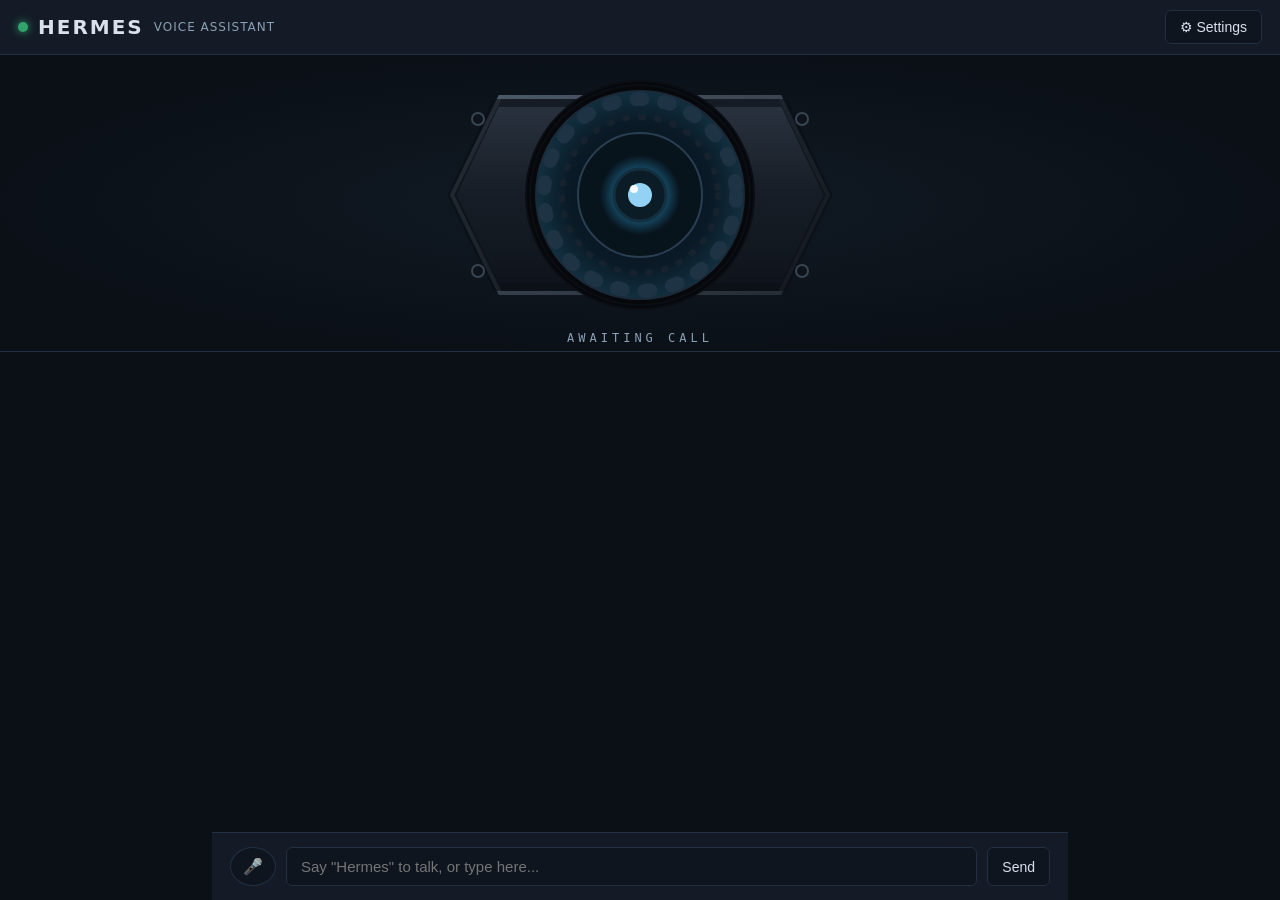
==== static/index.html @ 2a0c7e33 "feat: added speaking TTS functionallity and modified it to use local AI models." ====
<!DOCTYPE html>
<html lang="en">
<head>
<meta charset="UTF-8">
<meta name="viewport" content="width=device-width, initial-scale=1.0">
<title>HERMES — Voice Assistant</title>
<link rel="stylesheet" href="style.css">
</head>
<body>
<header class="topbar">
  <div class="brand">
    <span class="status-dot" id="statusDot"></span>
    <h1>HERMES</h1>
    <span class="tag">Voice Assistant</span>
  </div>
  <button id="settingsBtn" title="Settings">⚙ Settings</button>
</header>

<section class="eyezone" id="eyezone">
  <svg class="eye" id="eye" viewBox="0 0 420 260" aria-label="HERMES visor">
    <defs>
      <linearGradient id="metal" x1="0" y1="0" x2="0" y2="1">
        <stop offset="0%" stop-color="#2a3440"/>
        <stop offset="50%" stop-color="#171d26"/>
        <stop offset="100%" stop-color="#0e131b"/>
      </linearGradient>
      <linearGradient id="metalEdge" x1="0" y1="0" x2="1" y2="1">
        <stop offset="0%" stop-color="#4d5a68"/>
        <stop offset="100%" stop-color="#232a33"/>
      </linearGradient>
      <radialGradient id="glowGrad" cx="50%" cy="50%" r="50%">
        <stop offset="0%" stop-color="#7fd4ff" stop-opacity="0.9"/>
        <stop offset="40%" stop-color="#2ea8e6" stop-opacity="0.6"/>
        <stop offset="100%" stop-color="#2ea8e6" stop-opacity="0"/>
      </radialGradient>
      <radialGradient id="irisGrad" cx="50%" cy="50%" r="50%">
        <stop offset="0%" stop-color="#051018"/>
        <stop offset="70%" stop-color="#0a1a26"/>
        <stop offset="100%" stop-color="#123040"/>
      </radialGradient>
      <clipPath id="lensClip">
        <ellipse cx="210" cy="128" rx="118" ry="104"/>
      </clipPath>
    </defs>

    <!-- armor housing -->
    <path d="M70 30 L350 30 L398 128 L350 226 L70 226 L22 128 Z"
          fill="url(#metal)" stroke="url(#metalEdge)" stroke-width="4"/>
    <path d="M66 36 L354 36 L398 128 L354 220 L66 220 L22 128 Z"
          fill="none" stroke="#0a0e14" stroke-width="8" opacity="0.6"/>

    <!-- housing bolts -->
    <circle cx="48" cy="52" r="6" fill="#0e131b" stroke="#3a4552" stroke-width="2"/>
    <circle cx="372" cy="52" r="6" fill="#0e131b" stroke="#3a4552" stroke-width="2"/>
    <circle cx="48" cy="204" r="6" fill="#0e131b" stroke="#3a4552" stroke-width="2"/>
    <circle cx="372" cy="204" r="6" fill="#0e131b" stroke="#3a4552" stroke-width="2"/>
    <circle cx="210" cy="20" r="6" fill="#0e131b" stroke="#3a4552" stroke-width="2"/>
    <circle cx="210" cy="236" r="6" fill="#0e131b" stroke="#3a4552" stroke-width="2"/>

    <!-- movable eye core -->
    <g class="eye-core" id="eyeCore">
      <!-- socket -->
      <circle cx="210" cy="128" r="112" fill="#06080c" stroke="#0a0e14" stroke-width="6"/>
      <circle cx="210" cy="128" r="104" fill="url(#irisGrad)" stroke="#1b2a38" stroke-width="2"/>

      <!-- rotating mechanical shutters -->
      <g class="shutters" id="shutters">
        <circle cx="210" cy="128" r="96" fill="none" stroke="#1e3344" stroke-width="14"
                stroke-dasharray="6 22" stroke-linecap="round"/>
        <circle cx="210" cy="128" r="78" fill="none" stroke="#16222e" stroke-width="6"
                stroke-dasharray="2 14" stroke-linecap="round"/>
      </g>

      <!-- lens / pupil (moves to look around) -->
      <g class="pupil" id="pupil">
        <circle cx="210" cy="128" r="62" fill="#08141c" stroke="#2a3f52" stroke-width="2"/>
        <circle cx="210" cy="128" r="40" fill="url(#glowGrad)"/>
        <circle cx="210" cy="128" r="26" fill="#0b1c26" stroke="#123040" stroke-width="3"/>
        <circle cx="210" cy="128" r="12" fill="#9bdcff" opacity="0.95"/>
        <circle cx="204" cy="122" r="4" fill="#ffffff" opacity="0.9"/>
      </g>

      <circle cx="210" cy="128" r="112" fill="none" stroke="#000" stroke-width="2" opacity="0.5"/>
    </g>
  </svg>
  <div class="eyebanner" id="eyeBanner">AWAITING CALL</div>
</section>

<main id="chat">
  <div id="messages"></div>
</main>

<footer class="inputbar">
  <button id="micBtn" title="Toggle microphone / wake word" class="mic-btn">🎤</button>
  <input id="msgInput" type="text" placeholder='Say "Hermes" to talk, or type here...' autocomplete="off">
  <button id="sendBtn">Send</button>
</footer>

<div id="settingsPanel" class="settings hidden">
  <div class="settings-header">
    <h2>Settings</h2>
    <button id="closeSettingsBtn" title="Close">✕</button>
  </div>

  <section>
    <h3 class="group">AI Model</h3>
    <label>Local Model <input id="s_localmodel" type="text" spellcheck="false"></label>
    <label>System Prompt <textarea id="s_prompt" rows="4"></textarea></label>
    <div class="row">
      <label>Temperature <input id="s_temp" type="number" step="0.1" min="0" max="2"></label>
      <label>Max Tokens <input id="s_max" type="number" step="16" min="16" max="8192"></label>
    </div>
  </section>

  <section>
    <h3 class="group">Voice</h3>
    <div class="row">
      <label>Engine
        <select id="s_engine">
          <option value="piper">HERMES (local Piper)</option>
          <option value="browser">Browser voice (OS)</option>
        </select>
      </label>
    </div>

    <div id="browserVoiceGroup">
      <label>Browser Voice <select id="s_voice"></select></label>
      <div class="row">
        <label>Pitch <input id="s_pitch" type="range" min="0" max="2" step="0.1"></label>
        <span id="s_pitch_val" class="val"></span>
      </div>
      <div class="row">
        <label>Rate <input id="s_rate" type="range" min="0.1" max="3" step="0.1"></label>
        <span id="s_rate_val" class="val"></span>
      </div>
      <div class="row">
        <label>Volume <input id="s_volume" type="range" min="0" max="1" step="0.05"></label>
        <span id="s_vol_val" class="val"></span>
      </div>
    </div>

    <button id="testTTSBtn" class="small">Test current voice</button>
  </section>

  <section>
    <h3 class="group">Sound / speak replies</h3>
    <label class="check"><input id="s_say" type="checkbox"> Speak replies out loud</label>
    <label class="check"><input id="s_auto" type="checkbox"> Auto-scroll chat</label>
    <label class="check"><input id="s_call" type="checkbox" checked> Answer when called by name ("Hermes")</label>
  </section>

  <button id="saveBtn" class="primary">Save settings</button>
  <span id="saveMsg" class="savemsg"></span>
  <p class="note">HERMES (Piper) runs fully locally — no API key needed for speech. The eye reflects HERMES' state. Toggle 🎤 to listen continuously; HERMES only responds when you say "Hermes" first. Otherwise, type your message.</p>
</div>

<script src="app.js"></script>
</body>
</html>
---- static/style.css ----
* {
  box-sizing: border-box;
  margin: 0;
  padding: 0;
}

:root {
  --bg: #0b1017;
  --panel: #141b26;
  --panel2: #0e151f;
  --accent: #ff6a00;
  --accent-dim: #c25400;
  --text: #d8e1ec;
  --muted: #8aa0b5;
  --user: #1c2a3a;
  --bot: #102030;
  --border: #223042;
}

html, body {
  height: 100%;
  font-family: "Segoe UI", system-ui, sans-serif;
  background: var(--bg);
  color: var(--text);
  display: flex;
  flex-direction: column;
}

.topbar {
  display: flex;
  align-items: center;
  justify-content: space-between;
  padding: 10px 18px;
  background: var(--panel);
  border-bottom: 1px solid var(--border);
}

.brand {
  display: flex;
  align-items: center;
  gap: 10px;
}

.brand h1 {
  font-size: 20px;
  letter-spacing: 2px;
  font-weight: 700;
}

.tag {
  color: var(--muted);
  font-size: 12px;
  letter-spacing: 1px;
  text-transform: uppercase;
}

.status-dot {
  width: 10px;
  height: 10px;
  border-radius: 50%;
  background: #e5484d;
  box-shadow: 0 0 8px #e5484d;
}

.status-dot.online {
  background: #30a46c;
  box-shadow: 0 0 8px #30a46c;
}

.mic-btn {
  font-size: 16px;
  padding: 8px 12px;
  border-radius: 50%;
  min-width: 42px;
}

.mic-btn.active {
  background: var(--accent);
  border-color: var(--accent);
  color: #10151c;
  box-shadow: 0 0 10px rgba(255, 106, 0, 0.6);
}

.eyestatus {
  font-family: monospace;
  font-size: 12px;
  letter-spacing: 3px;
  color: var(--muted);
}

/* ---------- mechanical eye ---------- */

.eyezone {
  display: flex;
  flex-direction: column;
  align-items: center;
  padding: 12px 0 4px;
  background: radial-gradient(ellipse at center, #101a24 0%, var(--bg) 72%);
  border-bottom: 1px solid var(--border);
}

.eye {
  width: min(420px, 70vw);
  height: auto;
  display: block;
}

.eyebanner {
  margin-top: 4px;
  font-family: monospace;
  font-size: 12px;
  letter-spacing: 4px;
  color: var(--muted);
  min-height: 16px;
  text-transform: uppercase;
}

/* base idle: slow breathing */
.eye-core {
  transform-origin: 210px 128px;
  animation: eye-breathe 4s ease-in-out infinite;
}

@keyframes eye-breathe {
  0%, 100% { transform: scale(1); }
  50%      { transform: scale(1.015); }
}

.shutters { animation: shutter-spin 12s linear infinite; transform-origin: 210px 128px; }
@keyframes shutter-spin {
  from { transform: rotate(0deg); }
  to   { transform: rotate(360deg); }
}

.pupil {
  transform-origin: 210px 128px;
  animation: pupil-idle 6s ease-in-out infinite;
}
@keyframes pupil-idle {
  0%,100% { transform: translate(0px, 0px); }
  25%     { transform: translate(-6px, -3px); }
  50%     { transform: translate(3px, 4px); }
  75%     { transform: translate(7px, -5px); }
}

/* STATE: listening / thinking */
#eyezone[data-state="listening"] .eyebanner,
#eyezone[data-state="thinking"] .eyebanner { color: var(--accent); }

#eye[data-state="listening"] .pupil {
  animation: pupil-focus 2.2s ease-in-out infinite;
}
@keyframes pupil-focus {
  0%,100% { transform: translate(-10px, 0px); }
  50%     { transform: translate(10px, 0px); }
}

#eye[data-state="thinking"] .pupil {
  animation: pupil-thinking 0.5s linear infinite;
}
@keyframes pupil-thinking {
  0%   { transform: translate(-14px, 0px); }
  50%  { transform: translate(14px, 2px); }
  100% { transform: translate(-14px, 0px); }
}

#eye[data-state="thinking"] .eye-core {
  animation: eye-blink 0.8s steps(1) infinite;
}
@keyframes eye-blink {
  0%,100% { opacity: 1; }
  50%     { opacity: 0.55; }
}

/* STATE: speaking */
#eye[data-state="speaking"] .shutters { animation-duration: 1.4s; }
#eye[data-state="speaking"] .pupil {
  animation: pupil-speak 0.4s ease-in-out infinite;
}
@keyframes pupil-speak {
  0%   { transform: translate(0px, 0px) scale(1.12); }
  50%  { transform: translate(2px, -3px) scale(1); }
  100% { transform: translate(-2px, 2px) scale(1.12); }
}
#eye[data-state="speaking"] {
  filter: drop-shadow(0 0 14px rgba(126, 211, 255, 0.6));
}

/* STATE: confused / error */
#eye[data-state="confused"] .pupil {
  animation: pupil-confused 0.25s steps(2) infinite;
}
@keyframes pupil-confused {
  0% { transform: translate(-8px, 6px) rotate(0deg); }
  50%{ transform: translate(9px, -7px) rotate(6deg); }
  100%{transform: translate(-6px, -4px) rotate(-6deg); }
}
#eye[data-state="confused"] .eye-core {
  animation: core-shake 0.3s linear infinite;
}
@keyframes core-shake {
  0%,100% { transform: scale(1) translate(0,0); }
  25%     { transform: scale(0.97) translate(-2px, 1px); }
  75%     { transform: scale(1.03) translate(2px, -1px); }
}
#eye[data-state="confused"] .pupil circle:nth-of-type(2),
#eye[data-state="confused"] .pupil circle:nth-of-type(3) { opacity: 0.4; }
#eye[data-state="confused"] {
  filter: drop-shadow(0 0 16px rgba(255, 90, 60, 0.55));
}

/* STATE: offline/error */
#eye[data-state="error"] { filter: grayscale(0.85) brightness(0.6); }

#eyezone[data-state="error"] .eyebanner { color: #e5484d; }
#eyezone[data-state="confused"] .eyebanner { color: #ff6a5c; }
#eyezone[data-state="speaking"] .eyebanner { color: #9bdcff; }

button {
  background: var(--panel2);
  color: var(--text);
  border: 1px solid var(--border);
  padding: 8px 14px;
  border-radius: 6px;
  cursor: pointer;
  font-size: 14px;
}

button:hover {
  border-color: var(--accent);
}

button.primary {
  background: var(--accent);
  border-color: var(--accent);
  color: #10151c;
  font-weight: 700;
  width: 100%;
  margin-top: 12px;
}

button.small {
  padding: 5px 10px;
  font-size: 12px;
}

#chat {
  flex: 1;
  overflow-y: auto;
  padding: 18px;
  display: flex;
  flex-direction: column;
  gap: 12px;
}

#messages {
  display: flex;
  flex-direction: column;
  gap: 12px;
  max-width: 820px;
  width: 100%;
  margin: 0 auto;
}

.msg {
  max-width: 76%;
  padding: 10px 14px;
  border-radius: 10px;
  line-height: 1.45;
  white-space: pre-wrap;
  font-size: 15px;
}

.msg.user {
  align-self: flex-end;
  background: var(--user);
  border: 1px solid var(--border);
}

.msg.bot {
  align-self: flex-start;
  background: var(--bot);
  border: 1px solid var(--border);
  border-left: 3px solid var(--accent);
}

.inputbar {
  display: flex;
  gap: 10px;
  padding: 14px 18px;
  background: var(--panel);
  border-top: 1px solid var(--border);
  max-width: 856px;
  margin: 0 auto;
  width: 100%;
}

#msgInput {
  flex: 1;
  background: var(--panel2);
  border: 1px solid var(--border);
  border-radius: 6px;
  color: var(--text);
  padding: 10px 14px;
  font-size: 15px;
}

#msgInput:focus {
  outline: none;
  border-color: var(--accent);
}

.settings {
  position: fixed;
  top: 0;
  right: 0;
  width: 400px;
  max-width: 92vw;
  height: 100%;
  background: var(--panel);
  border-left: 1px solid var(--border);
  padding: 18px;
  overflow-y: auto;
  z-index: 50;
  box-shadow: -8px 0 30px rgba(0,0,0,.4);
}

.settings.hidden {
  display: none;
}

.settings-header {
  display: flex;
  justify-content: space-between;
  align-items: center;
  margin-bottom: 8px;
}

.settings section {
  margin-bottom: 18px;
}

.settings h3.group {
  font-size: 13px;
  text-transform: uppercase;
  letter-spacing: 1px;
  color: var(--muted);
  border-bottom: 1px solid var(--border);
  padding-bottom: 6px;
  margin-bottom: 10px;
}

.settings label {
  display: block;
  font-size: 13px;
  color: var(--muted);
  margin-bottom: 10px;
}

.settings label.check {
  display: flex;
  align-items: center;
  gap: 8px;
  color: var(--text);
}

.settings input[type="text"],
.settings input[type="number"],
.settings select,
.settings textarea {
  display: block;
  width: 100%;
  margin-top: 4px;
  background: var(--panel2);
  border: 1px solid var(--border);
  color: var(--text);
  border-radius: 6px;
  padding: 7px 9px;
  font-size: 13px;
}

.settings input[type="range"] {
  width: 100%;
  margin-top: 6px;
  accent-color: var(--accent);
}

.settings .row {
  display: flex;
  gap: 10px;
  align-items: center;
}

.settings .row label {
  flex: 1;
}

.settings .val {
  color: var(--accent);
  font-size: 13px;
  min-width: 34px;
  text-align: right;
}

.settings .note {
  margin-top: 14px;
  font-size: 12px;
  color: var(--muted);
  line-height: 1.5;
}

.savemsg {
  display: block;
  font-size: 12px;
  color: #30a46c;
  min-height: 16px;
  margin-top: 6px;
}

.hidden { display: none !important; }

@media (max-width: 640px) {
  .msg { max-width: 92%; }
}
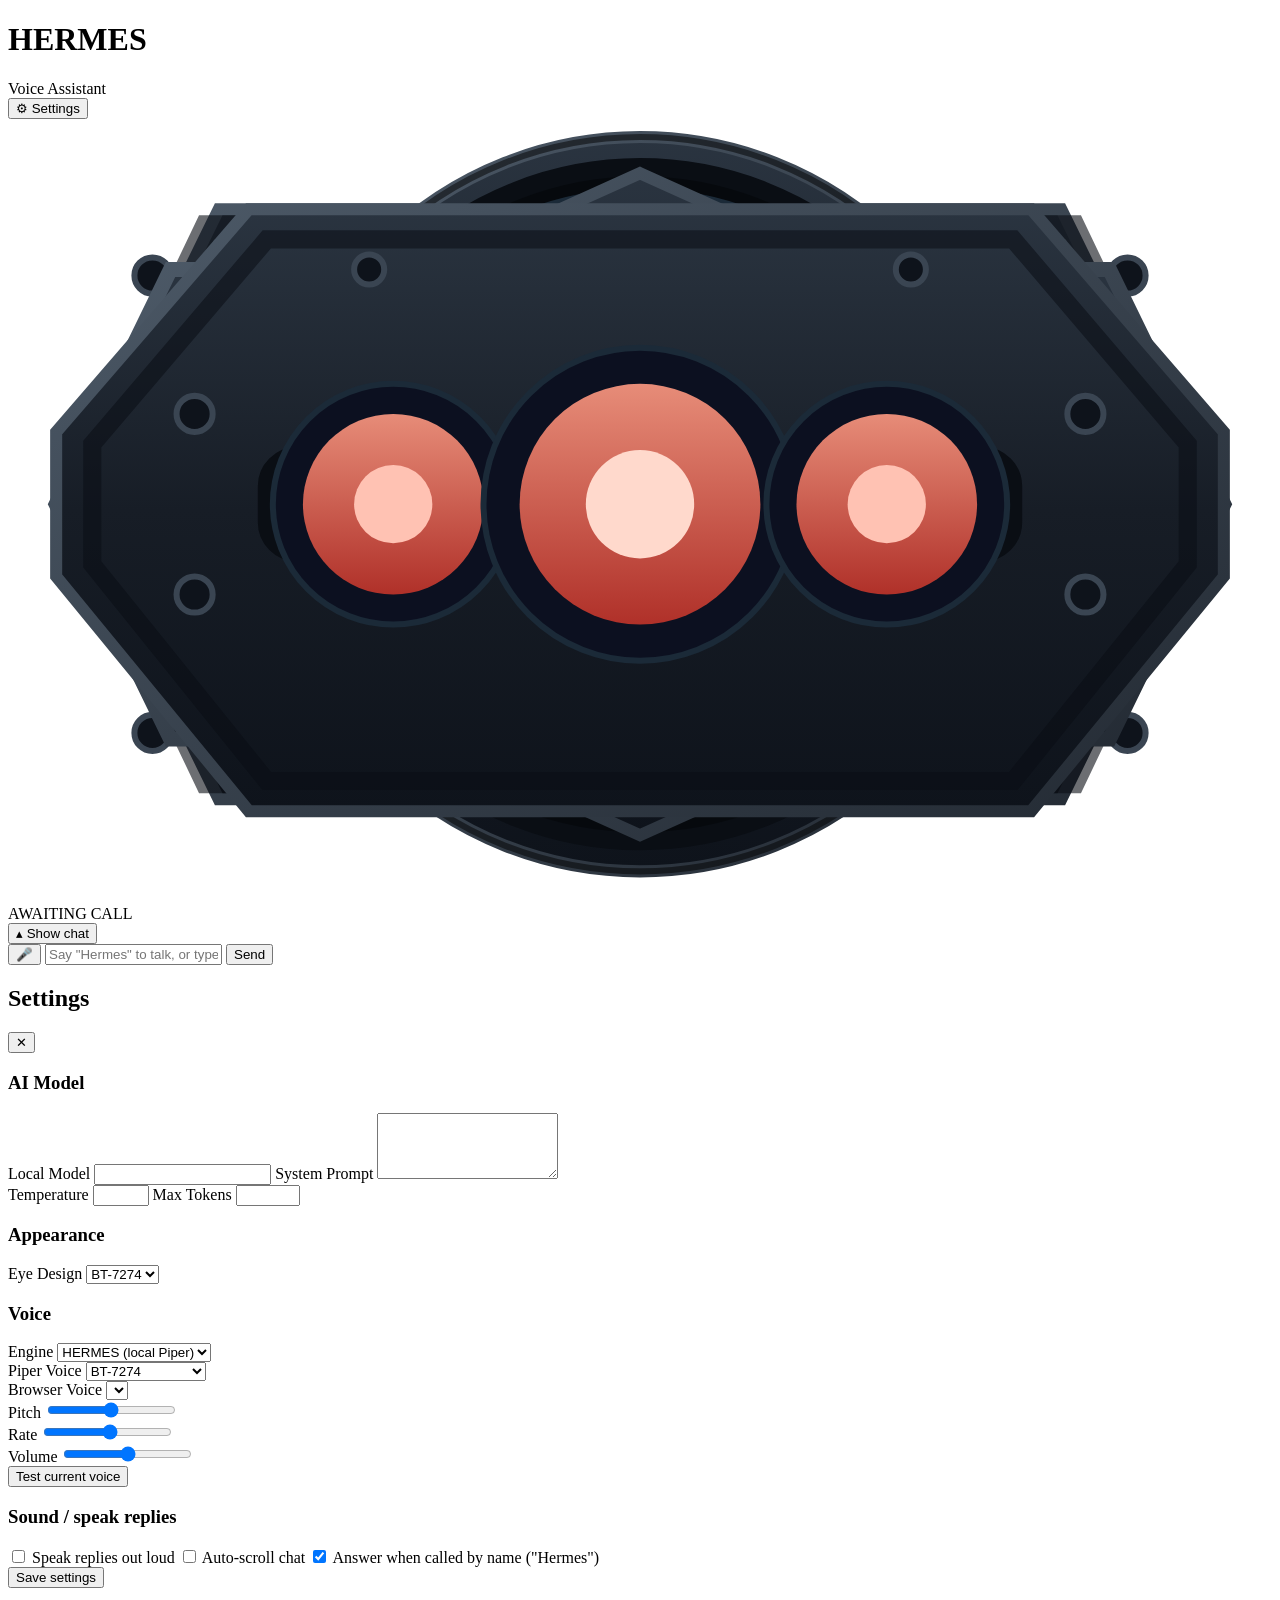
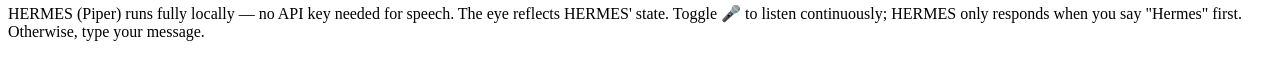
==== commit b0196355: "added new voices and eye designs" ====
--- a/static/index.html
+++ b/static/index.html
@@ -4,9 +4,10 @@
 <meta charset="UTF-8">
 <meta name="viewport" content="width=device-width, initial-scale=1.0">
 <title>HERMES — Voice Assistant</title>
-<link rel="stylesheet" href="style.css">
+<link rel="icon" type="image/svg+xml" href="/favicon.svg">
+<link rel="stylesheet" href="/style.css?v=6">
 </head>
-<body>
+<body class="chat-hidden">
 <header class="topbar">
   <div class="brand">
     <span class="status-dot" id="statusDot"></span>
@@ -38,53 +39,231 @@
         <stop offset="70%" stop-color="#0a1a26"/>
         <stop offset="100%" stop-color="#123040"/>
       </radialGradient>
-      <clipPath id="lensClip">
-        <ellipse cx="210" cy="128" rx="118" ry="104"/>
-      </clipPath>
+      <linearGradient id="scorchVisor" x1="0" y1="0" x2="0" y2="1">
+        <stop offset="0%" stop-color="#ffc06a"/>
+        <stop offset="100%" stop-color="#cf6a12"/>
+      </linearGradient>
+      <linearGradient id="sentryVisor" x1="0" y1="0" x2="0" y2="1">
+        <stop offset="0%" stop-color="#5dffa2"/>
+        <stop offset="100%" stop-color="#0b8f4e"/>
+      </linearGradient>
+      <linearGradient id="irisVisor" x1="0" y1="0" x2="0" y2="1">
+        <stop offset="0%" stop-color="#d8acff"/>
+        <stop offset="100%" stop-color="#7a3fd6"/>
+      </linearGradient>
+      <linearGradient id="radarVisor" x1="0" y1="0" x2="0" y2="1">
+        <stop offset="0%" stop-color="#8fe3ff"/>
+        <stop offset="100%" stop-color="#1e7fb8"/>
+      </linearGradient>
+      <linearGradient id="mantisVisor" x1="0" y1="0" x2="0" y2="1">
+        <stop offset="0%" stop-color="#ff9a82"/>
+        <stop offset="100%" stop-color="#c2342a"/>
+      </linearGradient>
     </defs>
 
-    <!-- armor housing -->
-    <path d="M70 30 L350 30 L398 128 L350 226 L70 226 L22 128 Z"
-          fill="url(#metal)" stroke="url(#metalEdge)" stroke-width="4"/>
-    <path d="M66 36 L354 36 L398 128 L354 220 L66 220 L22 128 Z"
-          fill="none" stroke="#0a0e14" stroke-width="8" opacity="0.6"/>
-
-    <!-- housing bolts -->
-    <circle cx="48" cy="52" r="6" fill="#0e131b" stroke="#3a4552" stroke-width="2"/>
-    <circle cx="372" cy="52" r="6" fill="#0e131b" stroke="#3a4552" stroke-width="2"/>
-    <circle cx="48" cy="204" r="6" fill="#0e131b" stroke="#3a4552" stroke-width="2"/>
-    <circle cx="372" cy="204" r="6" fill="#0e131b" stroke="#3a4552" stroke-width="2"/>
-    <circle cx="210" cy="20" r="6" fill="#0e131b" stroke="#3a4552" stroke-width="2"/>
-    <circle cx="210" cy="236" r="6" fill="#0e131b" stroke="#3a4552" stroke-width="2"/>
-
-    <!-- movable eye core -->
     <g class="eye-core" id="eyeCore">
-      <!-- socket -->
-      <circle cx="210" cy="128" r="112" fill="#06080c" stroke="#0a0e14" stroke-width="6"/>
-      <circle cx="210" cy="128" r="104" fill="url(#irisGrad)" stroke="#1b2a38" stroke-width="2"/>
-
-      <!-- rotating mechanical shutters -->
-      <g class="shutters" id="shutters">
-        <circle cx="210" cy="128" r="96" fill="none" stroke="#1e3344" stroke-width="14"
-                stroke-dasharray="6 22" stroke-linecap="round"/>
-        <circle cx="210" cy="128" r="78" fill="none" stroke="#16222e" stroke-width="6"
-                stroke-dasharray="2 14" stroke-linecap="round"/>
-      </g>
-
-      <!-- lens / pupil (moves to look around) -->
-      <g class="pupil" id="pupil">
-        <circle cx="210" cy="128" r="62" fill="#08141c" stroke="#2a3f52" stroke-width="2"/>
-        <circle cx="210" cy="128" r="40" fill="url(#glowGrad)"/>
-        <circle cx="210" cy="128" r="26" fill="#0b1c26" stroke="#123040" stroke-width="3"/>
-        <circle cx="210" cy="128" r="12" fill="#9bdcff" opacity="0.95"/>
-        <circle cx="204" cy="122" r="4" fill="#ffffff" opacity="0.9"/>
-      </g>
-
-      <circle cx="210" cy="128" r="112" fill="none" stroke="#000" stroke-width="2" opacity="0.5"/>
+
+      <!-- ===== DESIGN: classic (BT-7274, original round mechanical eye) ===== -->
+      <g class="design" data-el="classic">
+        <!-- armor housing -->
+        <path d="M70 30 L350 30 L398 128 L350 226 L70 226 L22 128 Z"
+              fill="url(#metal)" stroke="url(#metalEdge)" stroke-width="4"/>
+        <path d="M66 36 L354 36 L398 128 L354 220 L66 220 L22 128 Z"
+              fill="none" stroke="#0a0e14" stroke-width="8" opacity="0.6"/>
+
+        <circle cx="48" cy="52" r="6" fill="#0e131b" stroke="#3a4552" stroke-width="2"/>
+        <circle cx="372" cy="52" r="6" fill="#0e131b" stroke="#3a4552" stroke-width="2"/>
+        <circle cx="48" cy="204" r="6" fill="#0e131b" stroke="#3a4552" stroke-width="2"/>
+        <circle cx="372" cy="204" r="6" fill="#0e131b" stroke="#3a4552" stroke-width="2"/>
+        <circle cx="210" cy="20" r="6" fill="#0e131b" stroke="#3a4552" stroke-width="2"/>
+        <circle cx="210" cy="236" r="6" fill="#0e131b" stroke="#3a4552" stroke-width="2"/>
+        <g><line x1="40" y1="108" x2="44" y2="105" stroke="#3a4552" stroke-width="3" stroke-linecap="round"/>
+            <line x1="40" y1="120" x2="44" y2="119" stroke="#3a4552" stroke-width="3" stroke-linecap="round"/>
+            <line x1="380" y1="108" x2="376" y2="105" stroke="#3a4552" stroke-width="3" stroke-linecap="round"/>
+            <line x1="380" y1="120" x2="376" y2="119" stroke="#3a4552" stroke-width="3" stroke-linecap="round"/></g>
+
+        <circle cx="210" cy="128" r="112" fill="#06080c" stroke="#0a0e14" stroke-width="6"/>
+        <circle cx="210" cy="128" r="104" fill="url(#irisGrad)" stroke="#1b2a38" stroke-width="2"/>
+
+        <g class="shutters">
+          <circle cx="210" cy="128" r="96" fill="none" stroke="#1e3344" stroke-width="14"
+                  stroke-dasharray="6 22" stroke-linecap="round"/>
+          <circle cx="210" cy="128" r="78" fill="none" stroke="#16222e" stroke-width="6"
+                  stroke-dasharray="2 14" stroke-linecap="round"/>
+        </g>
+
+        <g class="pupil">
+          <circle cx="210" cy="128" r="62" fill="#08141c" stroke="#2a3f52" stroke-width="2"/>
+          <circle cx="210" cy="128" r="40" fill="url(#glowGrad)"/>
+          <circle cx="210" cy="128" r="26" fill="#0b1c26" stroke="#123040" stroke-width="3"/>
+          <circle cx="210" cy="128" r="12" class="glow" fill="#9bdcff" opacity="0.95"/>
+          <circle cx="204" cy="122" r="4" class="glow" fill="#ffffff" opacity="0.9"/>
+        </g>
+
+        <circle cx="210" cy="128" r="112" fill="none" stroke="#000" stroke-width="2" opacity="0.5"/>
+      </g>
+
+      <!-- ===== DESIGN: scorch (heavy boxy furnace visor, amber) ===== -->
+      <g class="design" data-el="scorch">
+        <!-- squat boxy housing -->
+        <path d="M54 50 L366 50 L404 128 L366 206 L54 206 L16 128 Z"
+              fill="url(#metal)" stroke="url(#metalEdge)" stroke-width="5"/>
+        <path d="M60 58 L360 58 L394 128 L360 198 L60 198 L26 128 Z"
+              fill="none" stroke="#0a0e14" stroke-width="7" opacity="0.55"/>
+
+        <!-- heavy armor plates -->
+        <path d="M90 50 L120 50 L120 90 Z" fill="#171d26"/>
+        <path d="M330 50 L300 50 L300 90 Z" fill="#171d26"/>
+        <path d="M90 206 L120 206 L120 166 Z" fill="#171d26"/>
+        <path d="M330 206 L300 206 L300 166 Z" fill="#171d26"/>
+        <circle cx="210" cy="40" r="6" fill="#0e131b" stroke="#3a4552" stroke-width="2"/>
+        <circle cx="210" cy="216" r="6" fill="#0e131b" stroke="#3a4552" stroke-width="2"/>
+
+        <!-- furnace grille visor -->
+        <rect x="78" y="106" width="264" height="44" rx="12" fill="#080400" stroke="#0a0e14" stroke-width="6"/>
+        <g class="pupil">
+          <rect x="90" y="110" width="240" height="36" rx="10" fill="url(#scorchVisor)"/>
+          <rect x="100" y="114" width="220" height="28" rx="8" fill="#1a1204"/>
+          <g stroke="#0a0500" stroke-width="4">
+            <line x1="140" y1="114" x2="140" y2="142"/>
+            <line x1="180" y1="114" x2="180" y2="142"/>
+            <line x1="240" y1="114" x2="240" y2="142"/>
+            <line x1="280" y1="114" x2="280" y2="142"/>
+          </g>
+          <line x1="96" y1="128" x2="324" y2="128" class="scan" stroke="#ffd08a" stroke-width="4" stroke-linecap="round"/>
+          <circle cx="210" cy="128" r="12" class="glow" fill="#fff0d0"/>
+        </g>
+      </g>
+
+      <!-- ===== DESIGN: sentry (hexagonal tactical chassis, crosshair visor, emerald) ===== -->
+      <g class="design" data-el="sentry">
+        <!-- octagonal battle armor -->
+        <path d="M210 20 L336 70 L398 128 L336 186 L210 240 L84 186 L22 128 L84 70 Z"
+              fill="url(#metal)" stroke="url(#metalEdge)" stroke-width="4"/>
+        <path d="M210 32 L324 78 L382 128 L324 178 L210 228 L96 178 L38 128 L96 78 Z"
+              fill="none" stroke="#0a0e14" stroke-width="7" opacity="0.55"/>
+
+        <!-- center mount keyway -->
+        <path d="M166 26 L210 18 L254 26 M166 234 L210 242 L254 234" stroke="#232a33" stroke-width="3"/>
+
+        <!-- rivets -->
+        <circle cx="56" cy="110" r="6" fill="#0e131b" stroke="#3a4552" stroke-width="2"/>
+        <circle cx="364" cy="110" r="6" fill="#0e131b" stroke="#3a4552" stroke-width="2"/>
+        <circle cx="56" cy="146" r="6" fill="#0e131b" stroke="#3a4552" stroke-width="2"/>
+        <circle cx="364" cy="146" r="6" fill="#0e131b" stroke="#3a4552" stroke-width="2"/>
+
+        <!-- visor socket -->
+        <rect x="92" y="106" width="236" height="44" rx="10" fill="#06090d" stroke="#0a0e14" stroke-width="6"/>
+        <g class="pupil">
+          <rect x="104" y="112" width="212" height="32" rx="8" fill="url(#sentryVisor)"/>
+          <rect x="110" y="118" width="200" height="20" rx="6" fill="#05200e"/>
+          <!-- targeting reticle -->
+          <line x1="210" y1="118" x2="210" y2="138" class="scan" stroke="#b6ffd6" stroke-width="2"/>
+          <line x1="110" y1="128" x2="310" y2="128" class="scan" stroke="#8affc4" stroke-width="2"/>
+          <circle cx="210" cy="128" r="7" class="glow" fill="#eafff2"/>
+        </g>
+      </g>
+
+      <!-- ===== DESIGN: iris (rotating mechanical aperture blades, violet) ===== -->
+      <g class="design" data-el="iris">
+        <!-- circular armor ring -->
+        <circle cx="210" cy="128" r="122" fill="url(#metal)" stroke="url(#metalEdge)" stroke-width="4"/>
+        <circle cx="210" cy="128" r="112" fill="#06090d" stroke="#0a0e14" stroke-width="6"/>
+        <circle cx="210" cy="128" r="104" fill="#0b1522" stroke="#1b2a38" stroke-width="2"/>
+
+        <!-- rotating eight-blade mechanical iris -->
+        <g class="shutters">
+          <g transform="translate(210 128)">
+            <g fill="#131d2c" stroke="#0a0e14" stroke-width="2">
+              <path d="M-30 -78 L30 -78 L8 -14 L-8 -14 Z"/>
+              <path d="M-30 -78 L30 -78 L8 -14 L-8 -14 Z" transform="rotate(45)"/>
+              <path d="M-30 -78 L30 -78 L8 -14 L-8 -14 Z" transform="rotate(90)"/>
+              <path d="M-30 -78 L30 -78 L8 -14 L-8 -14 Z" transform="rotate(135)"/>
+              <path d="M-30 -78 L30 -78 L8 -14 L-8 -14 Z" transform="rotate(180)"/>
+              <path d="M-30 -78 L30 -78 L8 -14 L-8 -14 Z" transform="rotate(225)"/>
+              <path d="M-30 -78 L30 -78 L8 -14 L-8 -14 Z" transform="rotate(270)"/>
+              <path d="M-30 -78 L30 -78 L8 -14 L-8 -14 Z" transform="rotate(315)"/>
+            </g>
+          </g>
+          <circle cx="210" cy="128" r="28" fill="#070b12" stroke="#0a0e14" stroke-width="4"/>
+        </g>
+
+        <g class="pupil">
+          <circle cx="210" cy="128" r="42" fill="#0c1020" stroke="#1b2a38" stroke-width="2"/>
+          <circle cx="210" cy="128" r="32" fill="url(#irisVisor)"/>
+          <circle cx="210" cy="128" r="20" fill="#0a0a14"/>
+          <circle cx="210" cy="128" r="10" class="glow" fill="#ecd9ff"/>
+        </g>
+
+        <circle cx="210" cy="128" r="122" fill="none" stroke="#000" stroke-width="2" opacity="0.5"/>
+      </g>
+
+      <!-- ===== DESIGN: radar (directional dish, rotating scan sweep, cyan) ===== -->
+      <g class="design" data-el="radar">
+        <!-- diamond housing -->
+        <path d="M210 18 L374 92 L374 164 L210 238 L46 164 L46 92 Z"
+              fill="url(#metal)" stroke="url(#metalEdge)" stroke-width="4"/>
+        <path d="M210 34 L360 98 L360 158 L210 222 L60 158 L60 98 Z"
+              fill="none" stroke="#0a0e14" stroke-width="6" opacity="0.55"/>
+        <path d="M98 60 L128 84 M322 60 L292 84 M98 196 L128 172 M322 196 L292 172"
+              stroke="#232a33" stroke-width="3"/>
+
+        <!-- rotating radar sweep -->
+        <circle cx="210" cy="128" r="82" fill="#06090d" stroke="#0a0e14" stroke-width="6"/>
+        <g class="shutters">
+          <path d="M210 128 L158 76 A74 74 0 0 0 262 76 Z" fill="url(#radarVisor)" opacity="0.55"/>
+        </g>
+
+        <!-- scope with range rings + crosshair -->
+        <g class="pupil">
+          <circle cx="210" cy="128" r="74" fill="#081018" stroke="#1b2a38" stroke-width="2"/>
+          <circle cx="210" cy="128" r="54" fill="none" stroke="#16405a" stroke-width="2"/>
+          <circle cx="210" cy="128" r="34" fill="none" stroke="#16405a" stroke-width="2"/>
+          <line x1="210" y1="54" x2="210" y2="202" stroke="#16405a" stroke-width="2"/>
+          <line x1="136" y1="128" x2="284" y2="128" stroke="#16405a" stroke-width="2"/>
+          <circle cx="210" cy="128" r="9" class="glow" fill="#e0f9ff"/>
+        </g>
+      </g>
+
+      <!-- ===== DESIGN: mantis (tri-lens tracking array, crimson) ===== -->
+      <g class="design" data-el="mantis">
+        <!-- angular armor housing -->
+        <path d="M80 30 L340 30 L404 104 L404 152 L340 230 L80 230 L16 152 L16 104 Z"
+              fill="url(#metal)" stroke="url(#metalEdge)" stroke-width="4"/>
+        <path d="M86 40 L334 40 L392 108 L392 148 L334 220 L86 220 L28 148 L28 108 Z"
+              fill="none" stroke="#0a0e14" stroke-width="6" opacity="0.55"/>
+
+        <!-- top sight diodes + anchor bolts -->
+        <circle cx="120" cy="50" r="5" fill="#0e131b" stroke="#3a4552" stroke-width="2"/>
+        <circle cx="300" cy="50" r="5" fill="#0e131b" stroke="#3a4552" stroke-width="2"/>
+        <circle cx="62" cy="98" r="6" fill="#0e131b" stroke="#3a4552" stroke-width="2"/>
+        <circle cx="358" cy="98" r="6" fill="#0e131b" stroke="#3a4552" stroke-width="2"/>
+        <circle cx="62" cy="158" r="6" fill="#0e131b" stroke="#3a4552" stroke-width="2"/>
+        <circle cx="358" cy="158" r="6" fill="#0e131b" stroke="#3a4552" stroke-width="2"/>
+
+        <!-- optic rail mounting three lenses -->
+        <rect x="86" y="112" width="248" height="32" rx="10" fill="#06090d" stroke="#0a0e14" stroke-width="6"/>
+        <g class="pupil">
+          <circle cx="128" cy="128" r="40" fill="#0c1020" stroke="#1b2a38" stroke-width="2"/>
+          <circle cx="128" cy="128" r="30" fill="url(#mantisVisor)" opacity="0.9"/>
+          <circle cx="128" cy="128" r="13" class="glow" fill="#ffc2b3"/>
+          <circle cx="210" cy="128" r="52" fill="#0c1020" stroke="#1b2a38" stroke-width="2"/>
+          <circle cx="210" cy="128" r="40" fill="url(#mantisVisor)" opacity="0.9"/>
+          <circle cx="210" cy="128" r="18" class="glow" fill="#ffd9cc"/>
+          <circle cx="292" cy="128" r="40" fill="#0c1020" stroke="#1b2a38" stroke-width="2"/>
+          <circle cx="292" cy="128" r="30" fill="url(#mantisVisor)" opacity="0.9"/>
+          <circle cx="292" cy="128" r="13" class="glow" fill="#ffc2b3"/>
+        </g>
+      </g>
+
     </g>
   </svg>
   <div class="eyebanner" id="eyeBanner">AWAITING CALL</div>
 </section>
+
+<div class="chatbar">
+  <button id="chatToggle" title="Show / hide chat">▴ Show chat</button>
+</div>
 
 <main id="chat">
   <div id="messages"></div>
@@ -113,12 +292,36 @@
   </section>
 
   <section>
+    <h3 class="group">Appearance</h3>
+    <label>Eye Design
+      <select id="s_eye">
+        <option value="classic">BT-7274</option>
+        <option value="scorch">Scorch</option>
+        <option value="sentry">Sentry</option>
+        <option value="iris">Iris</option>
+        <option value="radar">Radar</option>
+        <option value="mantis">Mantis</option>
+      </select>
+    </label>
+  </section>
+
+  <section>
     <h3 class="group">Voice</h3>
     <div class="row">
       <label>Engine
         <select id="s_engine">
           <option value="piper">HERMES (local Piper)</option>
           <option value="browser">Browser voice (OS)</option>
+        </select>
+      </label>
+    </div>
+
+    <div id="piperVoiceGroup">
+      <label>Piper Voice
+        <select id="s_pipervoice">
+          <option value="BT7274">BT-7274</option>
+          <option value="ScorchAI">Scorch AI</option>
+          <option value="PDA">Subnautica PDA</option>
         </select>
       </label>
     </div>
@@ -154,6 +357,6 @@
   <p class="note">HERMES (Piper) runs fully locally — no API key needed for speech. The eye reflects HERMES' state. Toggle 🎤 to listen continuously; HERMES only responds when you say "Hermes" first. Otherwise, type your message.</p>
 </div>
 
-<script src="app.js"></script>
+<script src="/app.js?v=5"></script>
 </body>
 </html>
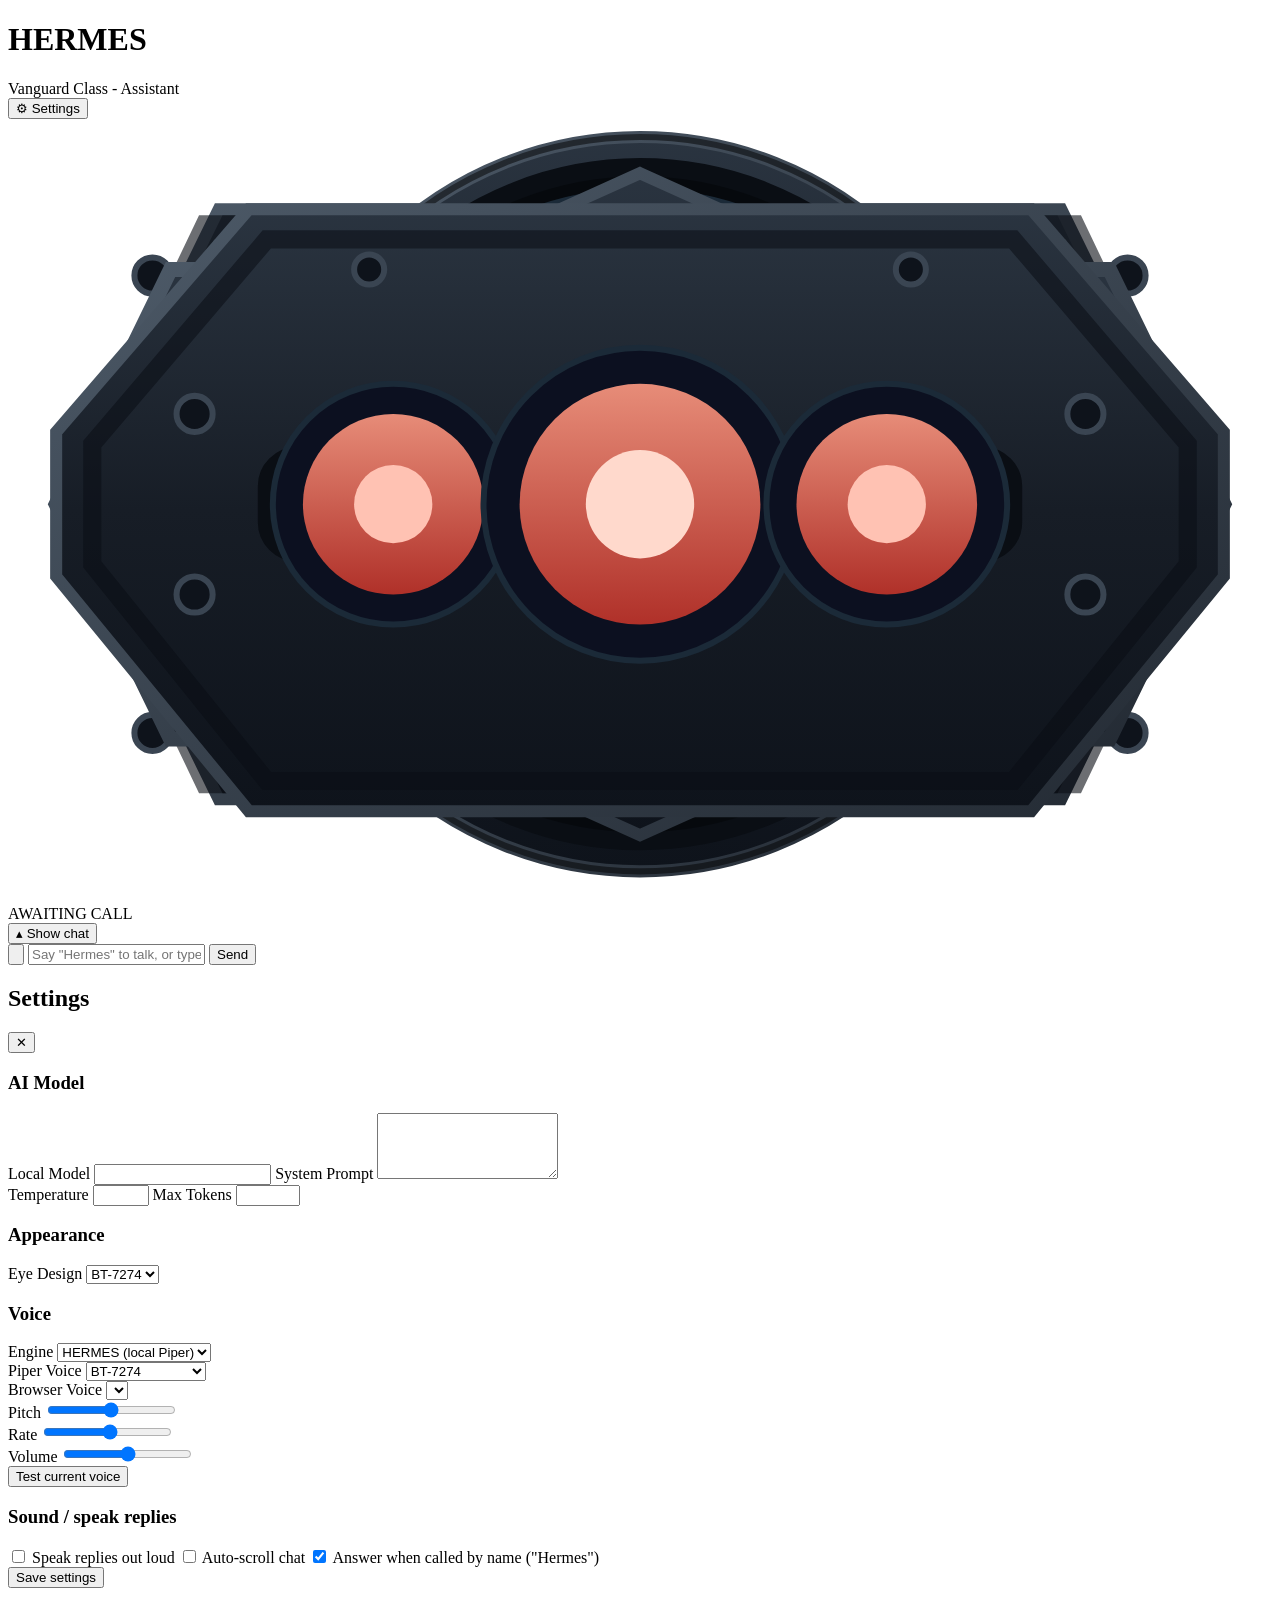
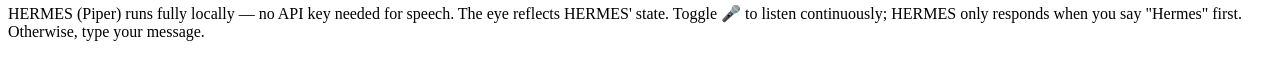
==== commit f442067a: "added multiple changes in frontend picture generation etc." ====
--- a/static/index.html
+++ b/static/index.html
@@ -5,14 +5,14 @@
 <meta name="viewport" content="width=device-width, initial-scale=1.0">
 <title>HERMES — Voice Assistant</title>
 <link rel="icon" type="image/svg+xml" href="/favicon.svg">
-<link rel="stylesheet" href="/style.css?v=6">
+<link rel="stylesheet" href="/style.css?v=16">
 </head>
 <body class="chat-hidden">
 <header class="topbar">
   <div class="brand">
     <span class="status-dot" id="statusDot"></span>
     <h1>HERMES</h1>
-    <span class="tag">Voice Assistant</span>
+    <span class="tag">Vanguard Class - Assistant</span>
   </div>
   <button id="settingsBtn" title="Settings">⚙ Settings</button>
 </header>
@@ -43,9 +43,14 @@
         <stop offset="0%" stop-color="#ffc06a"/>
         <stop offset="100%" stop-color="#cf6a12"/>
       </linearGradient>
-      <linearGradient id="sentryVisor" x1="0" y1="0" x2="0" y2="1">
-        <stop offset="0%" stop-color="#5dffa2"/>
-        <stop offset="100%" stop-color="#0b8f4e"/>
+      <linearGradient id="cyclopsHull" x1="0" y1="0" x2="0" y2="1">
+        <stop offset="0%" stop-color="#e7c23f"/>
+        <stop offset="55%" stop-color="#c79a22"/>
+        <stop offset="100%" stop-color="#8a6a14"/>
+      </linearGradient>
+      <linearGradient id="cyclopsVisor" x1="0" y1="0" x2="0" y2="1">
+        <stop offset="0%" stop-color="#ffd98a"/>
+        <stop offset="100%" stop-color="#d98710"/>
       </linearGradient>
       <linearGradient id="irisVisor" x1="0" y1="0" x2="0" y2="1">
         <stop offset="0%" stop-color="#d8acff"/>
@@ -135,33 +140,74 @@
         </g>
       </g>
 
-      <!-- ===== DESIGN: sentry (hexagonal tactical chassis, crosshair visor, emerald) ===== -->
-      <g class="design" data-el="sentry">
-        <!-- octagonal battle armor -->
-        <path d="M210 20 L336 70 L398 128 L336 186 L210 240 L84 186 L22 128 L84 70 Z"
-              fill="url(#metal)" stroke="url(#metalEdge)" stroke-width="4"/>
-        <path d="M210 32 L324 78 L382 128 L324 178 L210 228 L96 178 L38 128 L96 78 Z"
-              fill="none" stroke="#0a0e14" stroke-width="7" opacity="0.55"/>
-
-        <!-- center mount keyway -->
-        <path d="M166 26 L210 18 L254 26 M166 234 L210 242 L254 234" stroke="#232a33" stroke-width="3"/>
-
-        <!-- rivets -->
-        <circle cx="56" cy="110" r="6" fill="#0e131b" stroke="#3a4552" stroke-width="2"/>
-        <circle cx="364" cy="110" r="6" fill="#0e131b" stroke="#3a4552" stroke-width="2"/>
-        <circle cx="56" cy="146" r="6" fill="#0e131b" stroke="#3a4552" stroke-width="2"/>
-        <circle cx="364" cy="146" r="6" fill="#0e131b" stroke="#3a4552" stroke-width="2"/>
-
-        <!-- visor socket -->
-        <rect x="92" y="106" width="236" height="44" rx="10" fill="#06090d" stroke="#0a0e14" stroke-width="6"/>
-        <g class="pupil">
-          <rect x="104" y="112" width="212" height="32" rx="8" fill="url(#sentryVisor)"/>
-          <rect x="110" y="118" width="200" height="20" rx="6" fill="#05200e"/>
-          <!-- targeting reticle -->
-          <line x1="210" y1="118" x2="210" y2="138" class="scan" stroke="#b6ffd6" stroke-width="2"/>
-          <line x1="110" y1="128" x2="310" y2="128" class="scan" stroke="#8affc4" stroke-width="2"/>
-          <circle cx="210" cy="128" r="7" class="glow" fill="#eafff2"/>
-        </g>
+      <!-- ===== DESIGN: cyclops (submarine bow, round viewport, sonar sweep, amber) ===== -->
+      <g class="design" data-el="cyclops">
+        <!-- nav / beacon mast -->
+        <path d="M199 32 L221 32 L217 22 L203 22 Z" fill="#0e131b" stroke="#3a4552" stroke-width="2"/>
+        <circle cx="210" cy="20" r="5" class="glow" fill="#7fdcff"/>
+
+        <!-- main pressure hull (yellow) -->
+        <path d="M84 40 Q84 32 120 32 L300 32 Q336 32 336 40 L336 216 Q336 224 300 224 L120 224 Q84 224 84 216 Z"
+              fill="url(#cyclopsHull)" stroke="#4a3a08" stroke-width="4"/>
+
+        <!-- hull plate seams -->
+        <path d="M118 40 L118 216 M302 40 L302 216" stroke="#5a4a10" stroke-width="2" opacity="0.4"/>
+        <path d="M88 128 L128 128 M292 128 L332 128" stroke="#5a4a10" stroke-width="2" opacity="0.5"/>
+
+        <!-- lower gray keel -->
+        <path d="M146 224 L274 224 L258 240 L162 240 Z" fill="#3a4250" stroke="#232a36" stroke-width="2"/>
+
+        <!-- dive planes -->
+        <path d="M84 176 L60 186 L84 198 Z" fill="#0e131b" stroke="#3a4552" stroke-width="2"/>
+        <path d="M336 176 L360 186 L336 198 Z" fill="#0e131b" stroke="#3a4552" stroke-width="2"/>
+
+        <!-- floodlight pods -->
+        <g class="pod">
+          <path d="M84 84 L86 84 L86 120 L84 120 Z" fill="#232a36"/>
+          <rect x="86" y="82" width="30" height="42" rx="15" fill="url(#cyclopsHull)" stroke="#4a3a08" stroke-width="3"/>
+          <line x1="87" y1="93" x2="115" y2="93" stroke="#5a4a10" stroke-width="1.5" opacity="0.6"/>
+          <line x1="87" y1="113" x2="115" y2="113" stroke="#5a4a10" stroke-width="1.5" opacity="0.6"/>
+          <circle cx="101" cy="103" r="12" fill="#0e131b" stroke="#3a4552" stroke-width="3"/>
+          <circle cx="101" cy="103" r="8" class="glow" fill="#ffe9b8" opacity="0.95"/>
+          <circle cx="98" cy="100" r="2.5" fill="#ffffff" opacity="0.9"/>
+        </g>
+        <g class="pod">
+          <path d="M336 84 L334 84 L334 120 L336 120 Z" fill="#232a36"/>
+          <rect x="304" y="82" width="30" height="42" rx="15" fill="url(#cyclopsHull)" stroke="#4a3a08" stroke-width="3"/>
+          <line x1="305" y1="93" x2="333" y2="93" stroke="#5a4a10" stroke-width="1.5" opacity="0.6"/>
+          <line x1="305" y1="113" x2="333" y2="113" stroke="#5a4a10" stroke-width="1.5" opacity="0.6"/>
+          <circle cx="319" cy="103" r="12" fill="#0e131b" stroke="#3a4552" stroke-width="3"/>
+          <circle cx="319" cy="103" r="8" class="glow" fill="#ffe9b8" opacity="0.95"/>
+          <circle cx="322" cy="100" r="2.5" fill="#ffffff" opacity="0.9"/>
+        </g>
+
+        <!-- round viewport frame -->
+        <circle cx="210" cy="128" r="82" fill="#0e131b" stroke="#4a3a08" stroke-width="7"/>
+        <circle cx="210" cy="128" r="76" fill="url(#irisGrad)" stroke="#1b2a38" stroke-width="2"/>
+
+        <!-- viewport bolts -->
+        <circle cx="160" cy="78" r="4" fill="#0e131b" stroke="#3a4552" stroke-width="2"/>
+        <circle cx="260" cy="78" r="4" fill="#0e131b" stroke="#3a4552" stroke-width="2"/>
+        <circle cx="160" cy="178" r="4" fill="#0e131b" stroke="#3a4552" stroke-width="2"/>
+        <circle cx="260" cy="178" r="4" fill="#0e131b" stroke="#3a4552" stroke-width="2"/>
+
+        <!-- rotating sonar sweep -->
+        <g class="shutters">
+          <path d="M210 128 L210 54 A74 74 0 0 1 284 128 Z" fill="url(#cyclopsVisor)" opacity="0.3"/>
+        </g>
+
+        <!-- glowing sonar core -->
+        <g class="pupil">
+          <circle cx="210" cy="128" r="56" fill="#08141c" stroke="#2a3f52" stroke-width="2"/>
+          <circle cx="210" cy="128" r="40" fill="url(#cyclopsVisor)"/>
+          <circle cx="210" cy="128" r="26" fill="#120d02" stroke="#3a2e08" stroke-width="2"/>
+          <line x1="210" y1="106" x2="210" y2="150" class="scan" stroke="#ffd98a" stroke-width="2"/>
+          <line x1="184" y1="128" x2="236" y2="128" class="scan" stroke="#ffd98a" stroke-width="2"/>
+          <circle cx="210" cy="128" r="10" class="glow" fill="#fff0c8"/>
+          <circle cx="204" cy="122" r="3.5" fill="#ffffff" opacity="0.9"/>
+        </g>
+
+        <circle cx="210" cy="128" r="88" fill="none" stroke="#000" stroke-width="2" opacity="0.5"/>
       </g>
 
       <!-- ===== DESIGN: iris (rotating mechanical aperture blades, violet) ===== -->
@@ -261,8 +307,10 @@
   <div class="eyebanner" id="eyeBanner">AWAITING CALL</div>
 </section>
 
-<div class="chatbar">
+<div class="chatbar" id="chatBar" title="Drag to resize the eye / chat split">
+  <span class="grip" aria-hidden="true"></span>
   <button id="chatToggle" title="Show / hide chat">▴ Show chat</button>
+  <span class="grip" aria-hidden="true"></span>
 </div>
 
 <main id="chat">
@@ -270,7 +318,14 @@
 </main>
 
 <footer class="inputbar">
-  <button id="micBtn" title="Toggle microphone / wake word" class="mic-btn">🎤</button>
+  <button id="micBtn" title="Toggle microphone / wake word" class="mic-btn" aria-label="Toggle microphone">
+    <svg class="mic-icon" viewBox="0 0 210 130" aria-hidden="true">
+      <path class="mic-shell" d="M35 15 L175 15 L199 65 L175 115 L35 115 L11 65 Z" fill="#2a3440" stroke="#4d5a68" stroke-width="4"/>
+      <circle class="mic-core" cx="105" cy="65" r="42" fill="#06080c" stroke="#0a0e14" stroke-width="4"/>
+      <circle class="mic-glow" cx="105" cy="65" r="20" fill="#9bdcff"/>
+      <circle cx="101" cy="61" r="7" fill="#ffffff" opacity="0.9"/>
+    </svg>
+  </button>
   <input id="msgInput" type="text" placeholder='Say "Hermes" to talk, or type here...' autocomplete="off">
   <button id="sendBtn">Send</button>
 </footer>
@@ -297,7 +352,7 @@
       <select id="s_eye">
         <option value="classic">BT-7274</option>
         <option value="scorch">Scorch</option>
-        <option value="sentry">Sentry</option>
+        <option value="cyclops">Cyclops</option>
         <option value="iris">Iris</option>
         <option value="radar">Radar</option>
         <option value="mantis">Mantis</option>
@@ -357,6 +412,6 @@
   <p class="note">HERMES (Piper) runs fully locally — no API key needed for speech. The eye reflects HERMES' state. Toggle 🎤 to listen continuously; HERMES only responds when you say "Hermes" first. Otherwise, type your message.</p>
 </div>
 
-<script src="/app.js?v=5"></script>
+<script src="/app.js?v=12"></script>
 </body>
 </html>
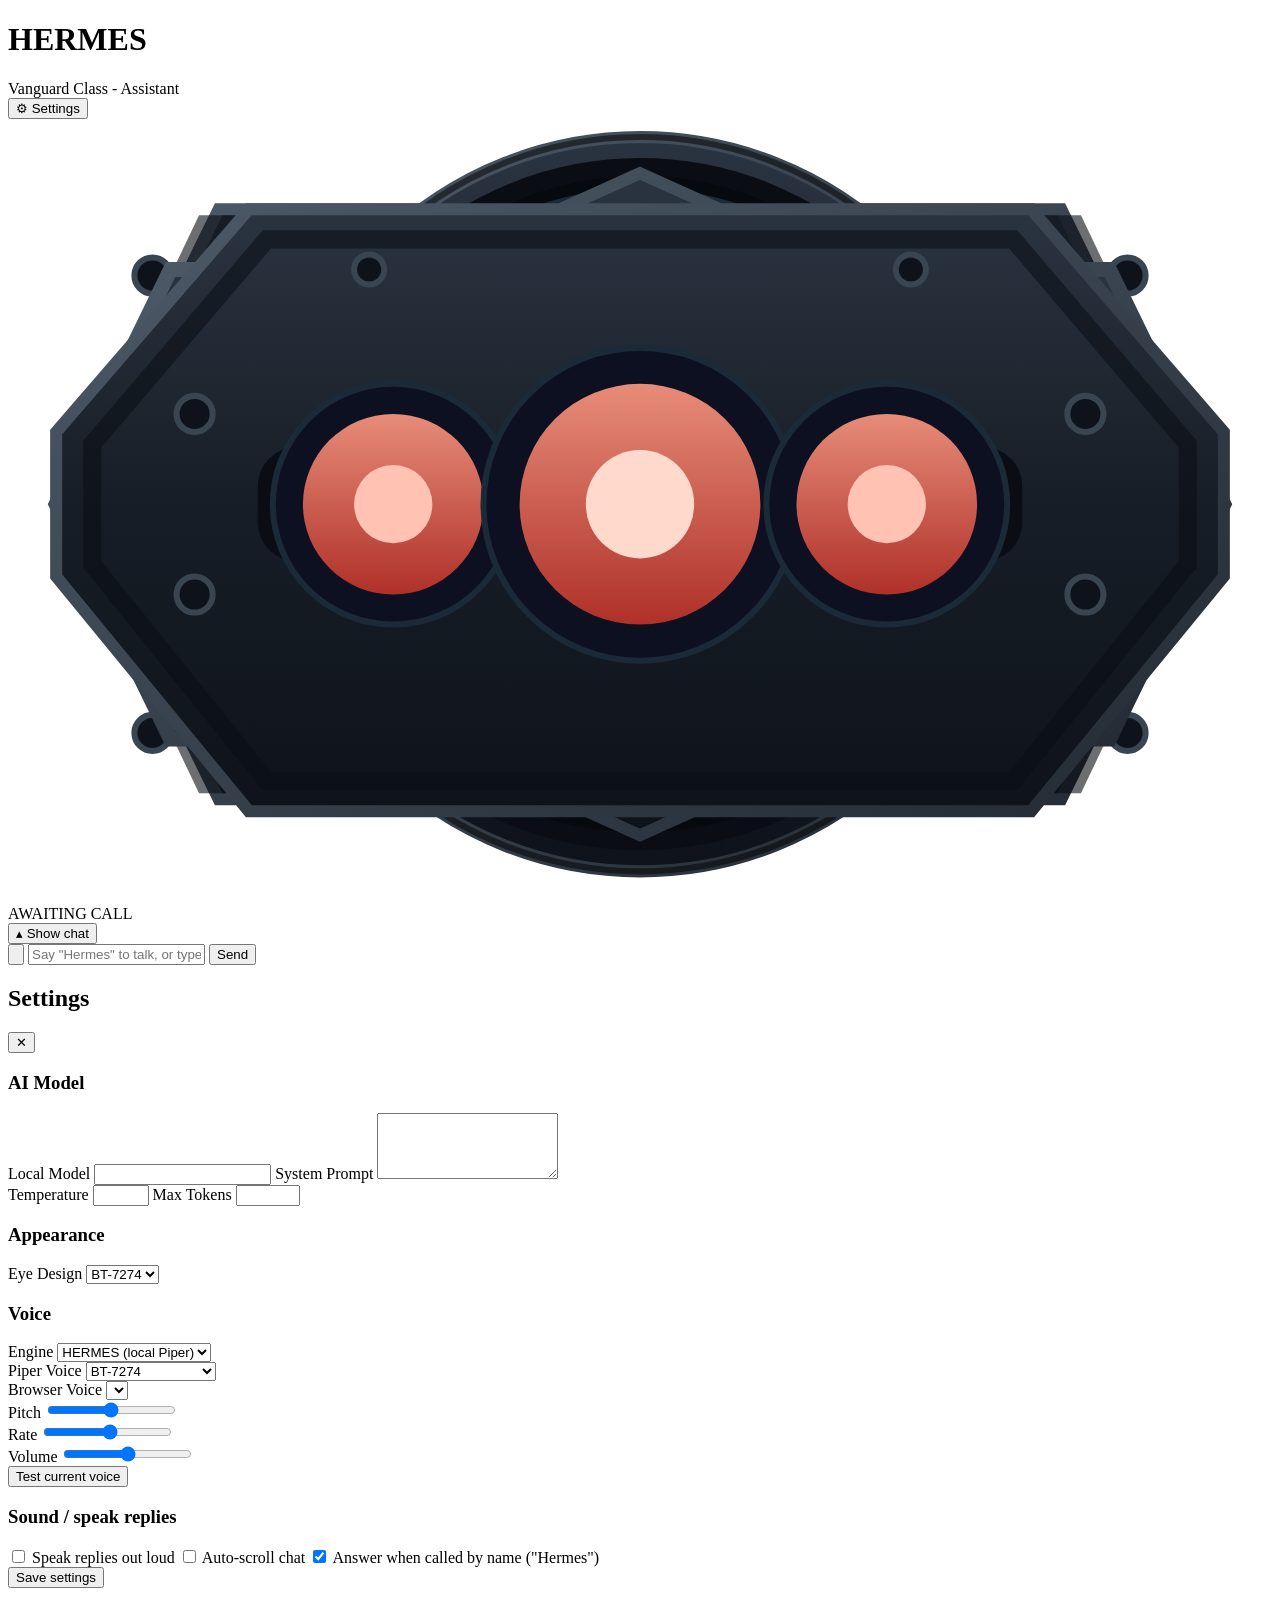
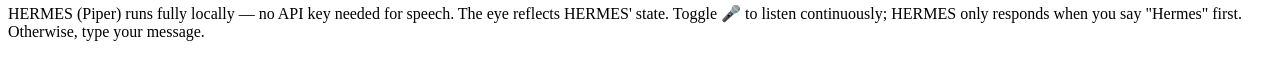
==== commit 7f280e8e: "added small changes" ====
--- a/static/index.html
+++ b/static/index.html
@@ -3,9 +3,9 @@
 <head>
 <meta charset="UTF-8">
 <meta name="viewport" content="width=device-width, initial-scale=1.0">
-<title>HERMES — Voice Assistant</title>
+<title>HERMES — Vanguard Class - Assistant</title>
 <link rel="icon" type="image/svg+xml" href="/favicon.svg">
-<link rel="stylesheet" href="/style.css?v=16">
+<link rel="stylesheet" href="/style.css?v=17">
 </head>
 <body class="chat-hidden">
 <header class="topbar">
@@ -377,6 +377,7 @@
           <option value="BT7274">BT-7274</option>
           <option value="ScorchAI">Scorch AI</option>
           <option value="PDA">Subnautica PDA</option>
+          <option value="JarvisDE">JARVIS (German)</option>
         </select>
       </label>
     </div>
@@ -412,6 +413,6 @@
   <p class="note">HERMES (Piper) runs fully locally — no API key needed for speech. The eye reflects HERMES' state. Toggle 🎤 to listen continuously; HERMES only responds when you say "Hermes" first. Otherwise, type your message.</p>
 </div>
 
-<script src="/app.js?v=12"></script>
+<script src="/app.js?v=17"></script>
 </body>
 </html>
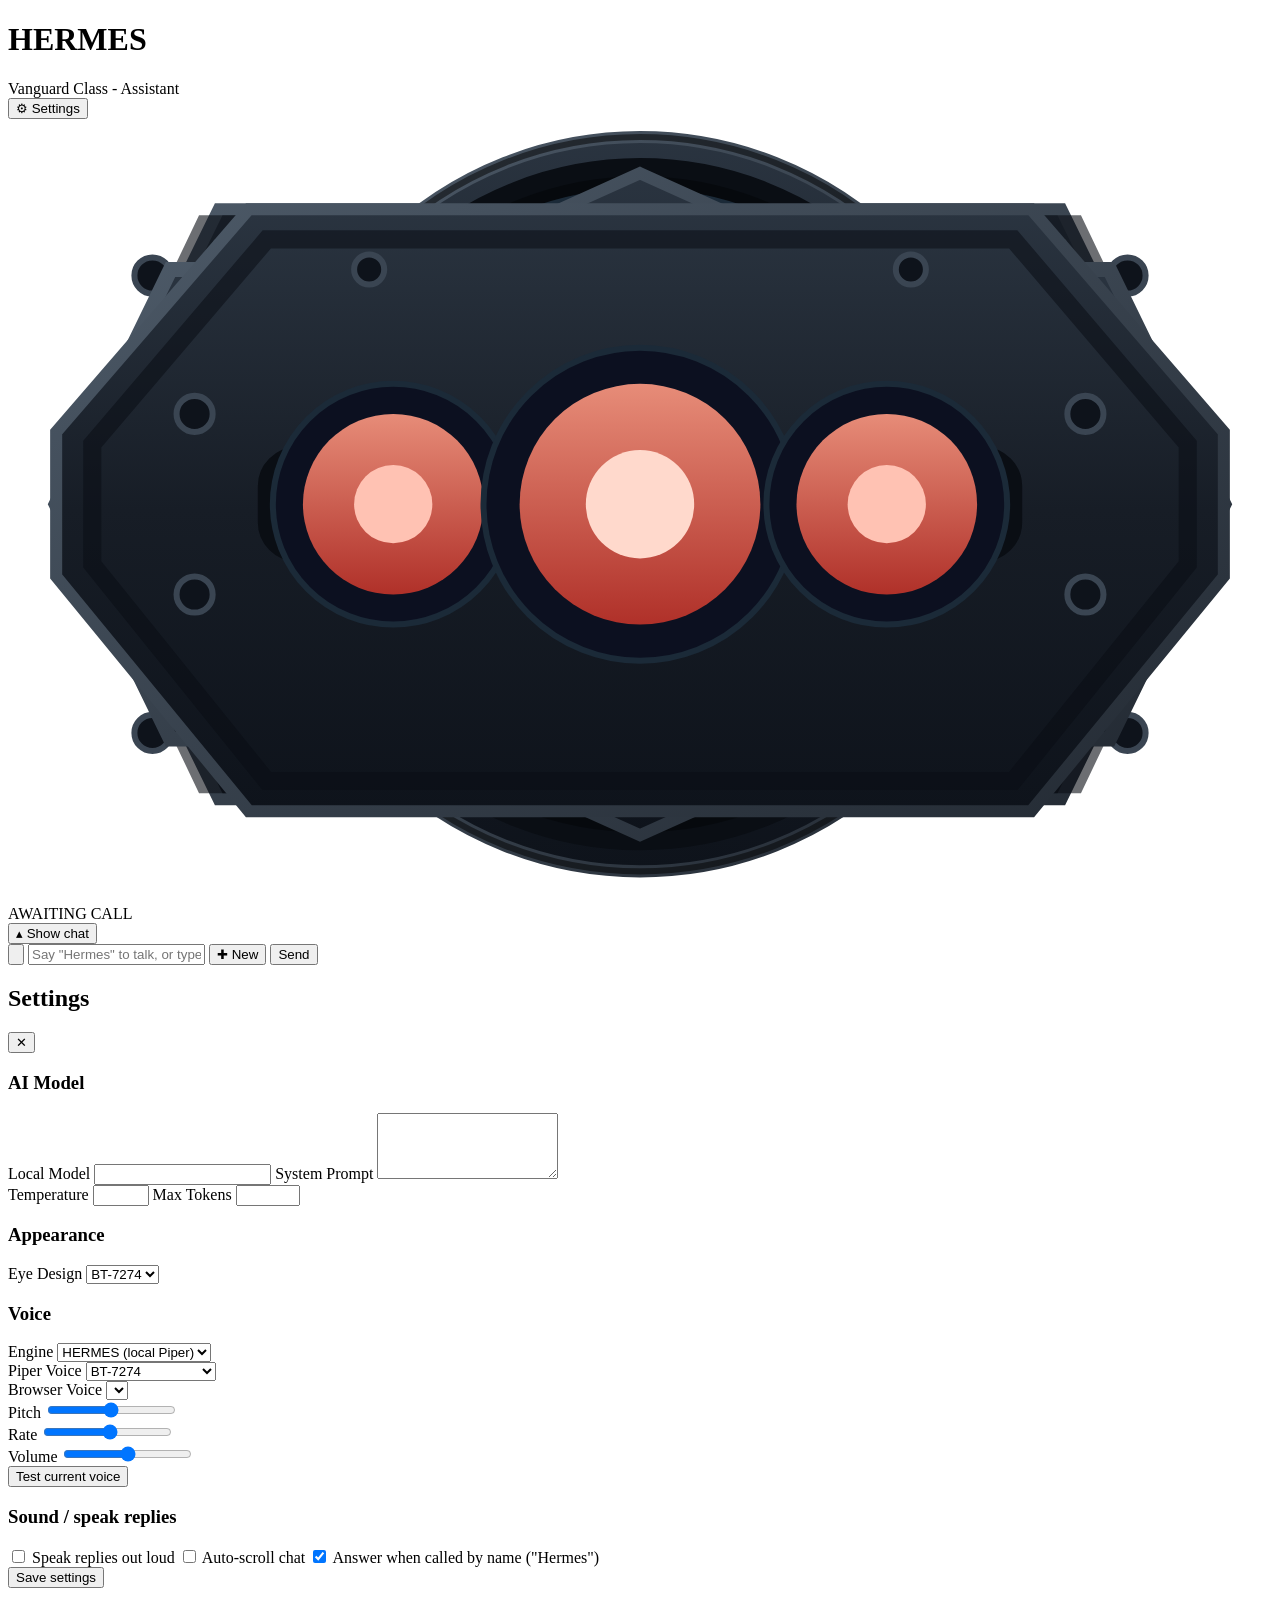
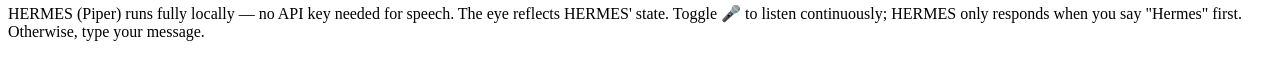
==== commit 7d5d0d8b: "fix: harden backend, add UX polish, clean up repo - Add User-Agent header and size-limit errors for " ====
--- a/static/index.html
+++ b/static/index.html
@@ -5,7 +5,7 @@
 <meta name="viewport" content="width=device-width, initial-scale=1.0">
 <title>HERMES — Vanguard Class - Assistant</title>
 <link rel="icon" type="image/svg+xml" href="/favicon.svg">
-<link rel="stylesheet" href="/style.css?v=17">
+<link rel="stylesheet" href="/style.css?v=18">
 </head>
 <body class="chat-hidden">
 <header class="topbar">
@@ -327,6 +327,7 @@
     </svg>
   </button>
   <input id="msgInput" type="text" placeholder='Say "Hermes" to talk, or type here...' autocomplete="off">
+  <button id="newChatBtn" title="Start a new chat">✚ New</button>
   <button id="sendBtn">Send</button>
 </footer>
 
@@ -413,6 +414,6 @@
   <p class="note">HERMES (Piper) runs fully locally — no API key needed for speech. The eye reflects HERMES' state. Toggle 🎤 to listen continuously; HERMES only responds when you say "Hermes" first. Otherwise, type your message.</p>
 </div>
 
-<script src="/app.js?v=17"></script>
+<script src="/app.js?v=18"></script>
 </body>
 </html>
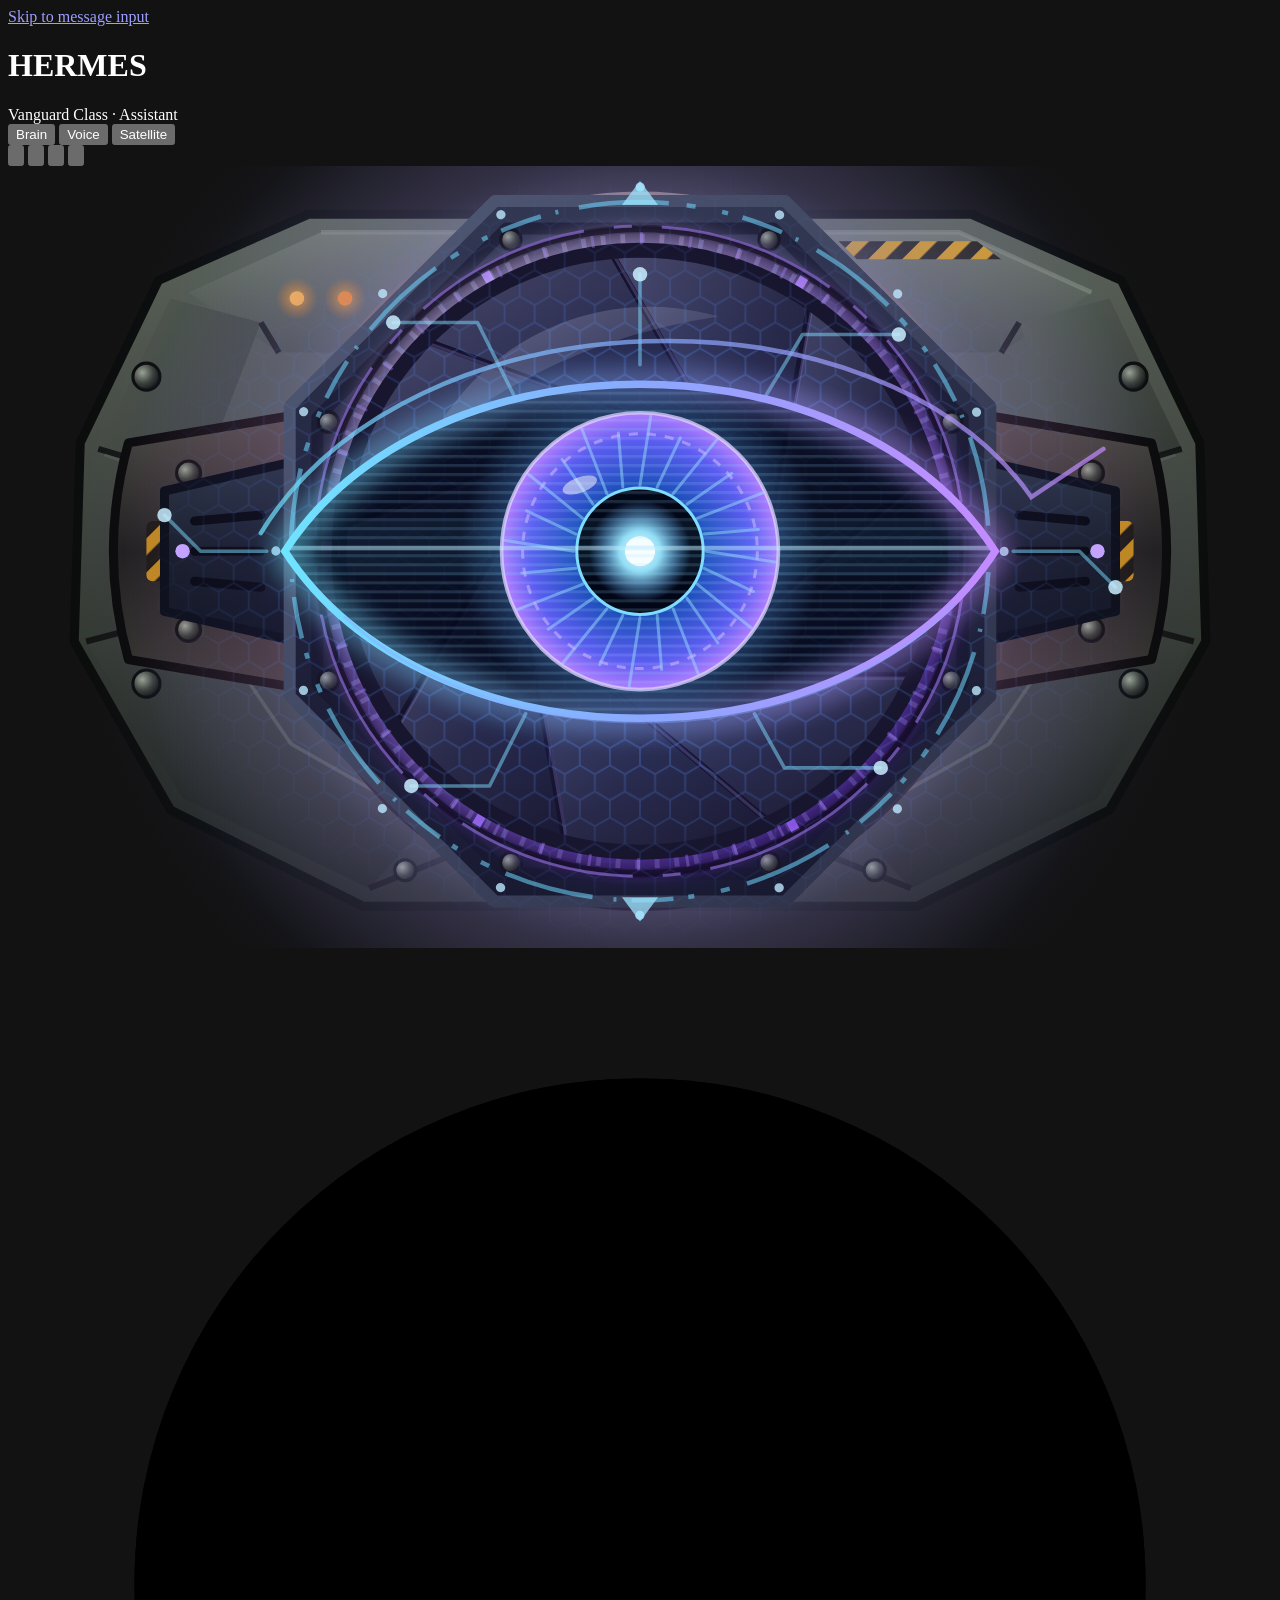
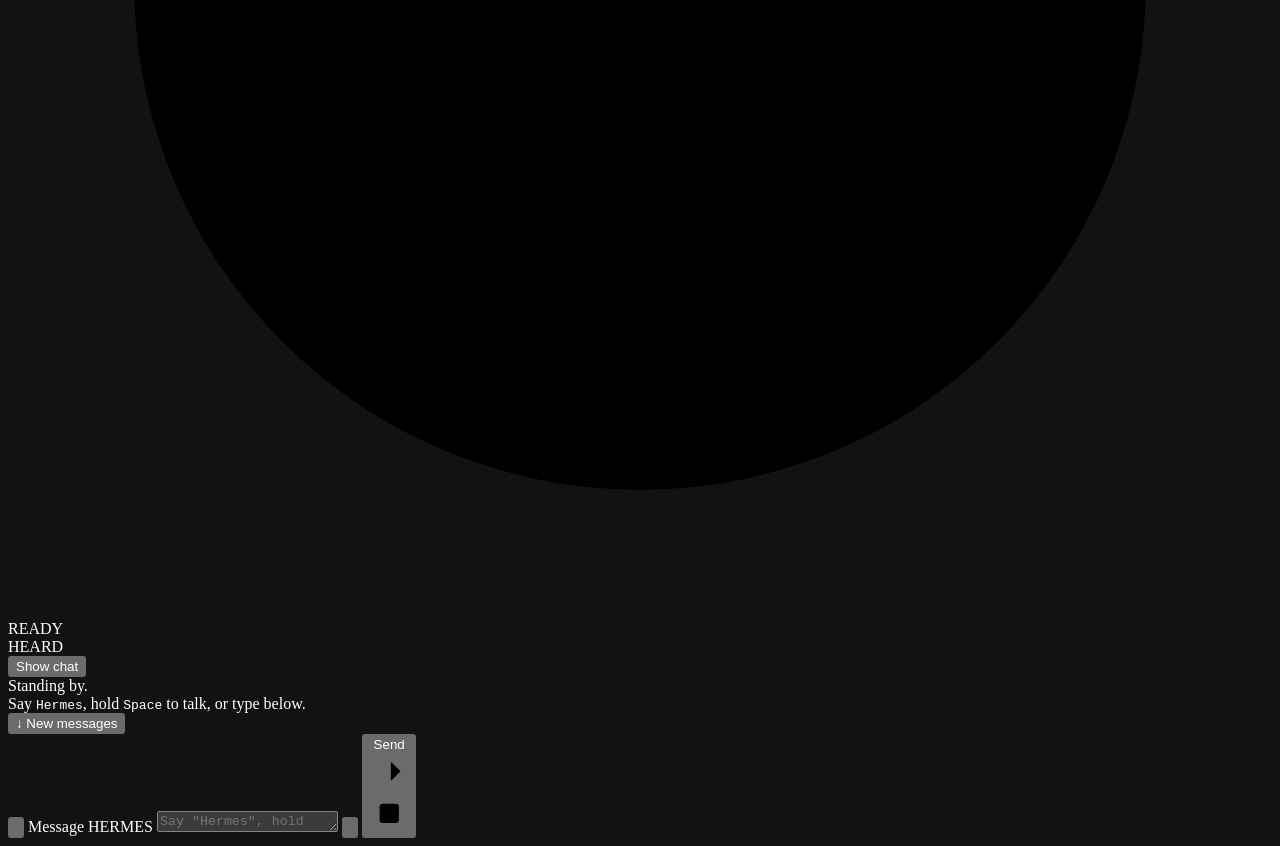
==== commit 03500f4e: "feat: smoother eye, new designs, eye mode, sturdier voice and backend Eye - Spring-physics animation" ====
--- a/static/index.html
+++ b/static/index.html
@@ -2,23 +2,56 @@
 <html lang="en">
 <head>
 <meta charset="UTF-8">
-<meta name="viewport" content="width=device-width, initial-scale=1.0">
-<title>HERMES — Vanguard Class - Assistant</title>
+<meta name="viewport" content="width=device-width, initial-scale=1.0, viewport-fit=cover">
+<meta name="color-scheme" content="dark">
+<meta name="theme-color" content="#0b1017">
+<meta name="description" content="HERMES — a local, voice-driven Vanguard-class assistant.">
+<title>HERMES — Vanguard Class Assistant</title>
 <link rel="icon" type="image/svg+xml" href="/favicon.svg">
-<link rel="stylesheet" href="/style.css?v=18">
+<link rel="stylesheet" href="/style.css">
+<link rel="stylesheet" href="/eye.css">
 </head>
 <body class="chat-hidden">
+<a class="skip-link" href="#msgInput">Skip to message input</a>
+
 <header class="topbar">
   <div class="brand">
-    <span class="status-dot" id="statusDot"></span>
+    <span class="status-dot" id="statusDot" aria-hidden="true"></span>
     <h1>HERMES</h1>
-    <span class="tag">Vanguard Class - Assistant</span>
-  </div>
-  <button id="settingsBtn" title="Settings">⚙ Settings</button>
+    <span class="tag">Vanguard Class · Assistant</span>
+  </div>
+
+  <div class="pills" id="statusPills" aria-label="System status">
+    <button type="button" class="pill" id="pillOllama" data-state="unknown">
+      <span class="pill-dot" aria-hidden="true"></span><span class="pill-label">Brain</span>
+    </button>
+    <button type="button" class="pill" id="pillVoice" data-state="unknown">
+      <span class="pill-dot" aria-hidden="true"></span><span class="pill-label">Voice</span>
+    </button>
+    <button type="button" class="pill" id="pillSat" data-state="unknown">
+      <span class="pill-dot" aria-hidden="true"></span><span class="pill-label">Satellite</span>
+    </button>
+  </div>
+
+  <div class="top-actions">
+    <button type="button" class="icon-btn" id="exportBtn" title="Export chat as Markdown" aria-label="Export chat as Markdown">
+      <svg viewBox="0 0 24 24" aria-hidden="true"><path d="M12 3v12m0 0l-5-5m5 5l5-5M4 19h16" /></svg>
+    </button>
+    <button type="button" class="icon-btn" id="eyeModeBtn" title="Eye mode — show only the eye (E)" aria-label="Eye mode" aria-pressed="false">
+      <svg viewBox="0 0 24 24" aria-hidden="true"><path d="M4 9V4h5M20 9V4h-5M4 15v5h5M20 15v5h-5"/><circle cx="12" cy="12" r="2.6"/></svg>
+    </button>
+    <button type="button" class="icon-btn" id="helpBtn" title="Keyboard shortcuts (?)" aria-label="Keyboard shortcuts">
+      <svg viewBox="0 0 24 24" aria-hidden="true"><rect x="2.5" y="6" width="19" height="12" rx="2"/><path d="M6 10h.01M10 10h.01M14 10h.01M18 10h.01M7 14h10"/></svg>
+    </button>
+    <button type="button" class="icon-btn" id="settingsBtn" title="Settings (Ctrl+,)" aria-label="Settings" aria-controls="settingsPanel" aria-expanded="false">
+      <svg viewBox="0 0 24 24" aria-hidden="true"><circle cx="12" cy="12" r="3.2"/><path d="M12 2.5v3M12 18.5v3M2.5 12h3M18.5 12h3M5.3 5.3l2.1 2.1M16.6 16.6l2.1 2.1M5.3 18.7l2.1-2.1M16.6 7.4l2.1-2.1"/></svg>
+      <span class="dirty-dot" aria-hidden="true"></span>
+    </button>
+  </div>
 </header>
 
-<section class="eyezone" id="eyezone">
-  <svg class="eye" id="eye" viewBox="0 0 420 260" aria-label="HERMES visor">
+<section class="eyezone" id="eyezone" aria-label="HERMES">
+  <svg class="eye" id="eye" viewBox="0 0 420 260" role="img" aria-label="HERMES optic" data-design="classic" data-state="idle">
     <defs>
       <linearGradient id="metal" x1="0" y1="0" x2="0" y2="1">
         <stop offset="0%" stop-color="#2a3440"/>
@@ -29,391 +62,709 @@
         <stop offset="0%" stop-color="#4d5a68"/>
         <stop offset="100%" stop-color="#232a33"/>
       </linearGradient>
-      <radialGradient id="glowGrad" cx="50%" cy="50%" r="50%">
-        <stop offset="0%" stop-color="#7fd4ff" stop-opacity="0.9"/>
-        <stop offset="40%" stop-color="#2ea8e6" stop-opacity="0.6"/>
-        <stop offset="100%" stop-color="#2ea8e6" stop-opacity="0"/>
-      </radialGradient>
-      <radialGradient id="irisGrad" cx="50%" cy="50%" r="50%">
-        <stop offset="0%" stop-color="#051018"/>
-        <stop offset="70%" stop-color="#0a1a26"/>
-        <stop offset="100%" stop-color="#123040"/>
-      </radialGradient>
-      <linearGradient id="scorchVisor" x1="0" y1="0" x2="0" y2="1">
-        <stop offset="0%" stop-color="#ffc06a"/>
-        <stop offset="100%" stop-color="#cf6a12"/>
-      </linearGradient>
-      <linearGradient id="cyclopsHull" x1="0" y1="0" x2="0" y2="1">
-        <stop offset="0%" stop-color="#e7c23f"/>
-        <stop offset="55%" stop-color="#c79a22"/>
-        <stop offset="100%" stop-color="#8a6a14"/>
-      </linearGradient>
-      <linearGradient id="cyclopsVisor" x1="0" y1="0" x2="0" y2="1">
-        <stop offset="0%" stop-color="#ffd98a"/>
-        <stop offset="100%" stop-color="#d98710"/>
-      </linearGradient>
-      <linearGradient id="irisVisor" x1="0" y1="0" x2="0" y2="1">
-        <stop offset="0%" stop-color="#d8acff"/>
-        <stop offset="100%" stop-color="#7a3fd6"/>
-      </linearGradient>
-      <linearGradient id="radarVisor" x1="0" y1="0" x2="0" y2="1">
-        <stop offset="0%" stop-color="#8fe3ff"/>
-        <stop offset="100%" stop-color="#1e7fb8"/>
-      </linearGradient>
-      <linearGradient id="mantisVisor" x1="0" y1="0" x2="0" y2="1">
-        <stop offset="0%" stop-color="#ff9a82"/>
-        <stop offset="100%" stop-color="#c2342a"/>
-      </linearGradient>
+      <!-- BT-7274 (classic) -->
+      <linearGradient id="btArmor" x1="0" y1="0" x2="0" y2="1">
+        <stop offset="0%" stop-color="#5b6357"/>
+        <stop offset="45%" stop-color="#3d433c"/>
+        <stop offset="100%" stop-color="#1f231f"/>
+      </linearGradient>
+      <linearGradient id="btBrow" x1="0" y1="0" x2="0" y2="1">
+        <stop offset="0%" stop-color="#6f7869"/>
+        <stop offset="100%" stop-color="#454c43"/>
+      </linearGradient>
+      <linearGradient id="btSide" x1="0" y1="0" x2="1" y2="1">
+        <stop offset="0%" stop-color="#555d51"/>
+        <stop offset="100%" stop-color="#30352f"/>
+      </linearGradient>
+      <linearGradient id="btCheek" x1="0" y1="0" x2="0" y2="1">
+        <stop offset="0%" stop-color="#3a4039"/>
+        <stop offset="100%" stop-color="#1a1d1a"/>
+      </linearGradient>
+      <linearGradient id="btRecess" x1="0" y1="0" x2="0" y2="1">
+        <stop offset="0%" stop-color="#000"/>
+        <stop offset="100%" stop-color="#424a40"/>
+      </linearGradient>
+      <radialGradient id="btBezel" cx="50%" cy="38%" r="62%">
+        <stop offset="70%" stop-color="#2a302d"/>
+        <stop offset="88%" stop-color="#181c1b"/>
+        <stop offset="100%" stop-color="#0c0e0e"/>
+      </radialGradient>
+      <radialGradient id="btBolt" cx="35%" cy="35%" r="65%">
+        <stop offset="0%" stop-color="#9aa392"/>
+        <stop offset="60%" stop-color="#3c4239"/>
+        <stop offset="100%" stop-color="#151815"/>
+      </radialGradient>
+      <radialGradient id="btAmberGlow" cx="50%" cy="50%" r="50%">
+        <stop offset="0%" stop-color="#ffae3b" stop-opacity="0.75"/>
+        <stop offset="100%" stop-color="#ff7a00" stop-opacity="0"/>
+      </radialGradient>
+      <pattern id="btHazard" width="8" height="8" patternUnits="userSpaceOnUse" patternTransform="rotate(45)">
+        <rect width="8" height="8" fill="#16130c"/>
+        <rect width="4" height="8" fill="#e8a317"/>
+      </pattern>
+      <radialGradient id="btSpill" cx="50%" cy="50%" r="50%">
+        <stop offset="52%" stop-color="#39b6ff" stop-opacity="0.32"/>
+        <stop offset="75%" stop-color="#39b6ff" stop-opacity="0.08"/>
+        <stop offset="100%" stop-color="#39b6ff" stop-opacity="0"/>
+      </radialGradient>
+      <linearGradient id="btRing" x1="0.2" y1="0" x2="0.8" y2="1">
+        <stop offset="0%" stop-color="#c8f2ff"/>
+        <stop offset="45%" stop-color="#5cc6ff"/>
+        <stop offset="100%" stop-color="#1f86d8"/>
+      </linearGradient>
+      <radialGradient id="btGlass" cx="44%" cy="38%" r="65%">
+        <stop offset="0%" stop-color="#16567f"/>
+        <stop offset="45%" stop-color="#0b2f4d"/>
+        <stop offset="85%" stop-color="#041321"/>
+        <stop offset="100%" stop-color="#0d3a5e"/>
+      </radialGradient>
+      <radialGradient id="btHalo" cx="50%" cy="50%" r="50%">
+        <stop offset="55%" stop-color="#39b6ff" stop-opacity="0.45"/>
+        <stop offset="100%" stop-color="#39b6ff" stop-opacity="0"/>
+      </radialGradient>
+      <radialGradient id="btInner" cx="50%" cy="50%" r="50%">
+        <stop offset="0%" stop-color="#03101b"/>
+        <stop offset="70%" stop-color="#082640"/>
+        <stop offset="100%" stop-color="#11446c"/>
+      </radialGradient>
+      <radialGradient id="btCoreGlow" cx="50%" cy="50%" r="50%">
+        <stop offset="0%" stop-color="#e8f9ff"/>
+        <stop offset="35%" stop-color="#8fdcff" stop-opacity="0.9"/>
+        <stop offset="100%" stop-color="#39b6ff" stop-opacity="0"/>
+      </radialGradient>
+      <linearGradient id="btSpec" x1="0" y1="0" x2="1" y2="1">
+        <stop offset="0%" stop-color="#ffffff" stop-opacity="0.9"/>
+        <stop offset="100%" stop-color="#ffffff" stop-opacity="0"/>
+      </linearGradient>
+      <filter id="btGlow" x="-25%" y="-25%" width="150%" height="150%">
+        <feGaussianBlur in="SourceGraphic" stdDeviation="5" result="b"/>
+        <feMerge><feMergeNode in="b"/><feMergeNode in="b"/><feMergeNode in="SourceGraphic"/></feMerge>
+      </filter>
+      <!-- Cyclops (amber single-lens sentinel) -->
+      <radialGradient id="cyHousing" cx="50%" cy="32%" r="72%">
+        <stop offset="0%" stop-color="#3d3b36"/>
+        <stop offset="60%" stop-color="#1c1c1a"/>
+        <stop offset="100%" stop-color="#0b0b0a"/>
+      </radialGradient>
+      <linearGradient id="cyEdge" x1="0" y1="0" x2="0" y2="1">
+        <stop offset="0%" stop-color="#8a857a"/>
+        <stop offset="100%" stop-color="#1a1a18"/>
+      </linearGradient>
+      <linearGradient id="cyBarrel" x1="0" y1="0" x2="0" y2="1">
+        <stop offset="0%" stop-color="#4c4942"/>
+        <stop offset="50%" stop-color="#201f1c"/>
+        <stop offset="100%" stop-color="#3a3832"/>
+      </linearGradient>
+      <linearGradient id="cyRing" x1="0.2" y1="0" x2="0.8" y2="1">
+        <stop offset="0%" stop-color="#ffe6ad"/>
+        <stop offset="45%" stop-color="#ffab2e"/>
+        <stop offset="100%" stop-color="#d9620b"/>
+      </linearGradient>
+      <radialGradient id="cyGlass" cx="42%" cy="36%" r="68%">
+        <stop offset="0%" stop-color="#4a2a08"/>
+        <stop offset="50%" stop-color="#211103"/>
+        <stop offset="88%" stop-color="#080401"/>
+        <stop offset="100%" stop-color="#3a2206"/>
+      </radialGradient>
+      <radialGradient id="cyHalo" cx="50%" cy="50%" r="50%">
+        <stop offset="45%" stop-color="#ff9d1f" stop-opacity="0.5"/>
+        <stop offset="100%" stop-color="#ff9d1f" stop-opacity="0"/>
+      </radialGradient>
+      <radialGradient id="cyCore" cx="50%" cy="50%" r="50%">
+        <stop offset="0%" stop-color="#fff6dc"/>
+        <stop offset="35%" stop-color="#ffc861" stop-opacity="0.95"/>
+        <stop offset="100%" stop-color="#ff8a00" stop-opacity="0"/>
+      </radialGradient>
+      <radialGradient id="cySpill" cx="50%" cy="50%" r="50%">
+        <stop offset="50%" stop-color="#ffa12e" stop-opacity="0.28"/>
+        <stop offset="75%" stop-color="#ffa12e" stop-opacity="0.07"/>
+        <stop offset="100%" stop-color="#ffa12e" stop-opacity="0"/>
+      </radialGradient>
+      <clipPath id="cyLensClip"><circle cx="210" cy="128" r="76"/></clipPath>
+      <!-- Iris (violet mechanical aperture) -->
+      <radialGradient id="irBack" cx="50%" cy="50%" r="50%">
+        <stop offset="0%" stop-color="#f1e2ff"/>
+        <stop offset="25%" stop-color="#b98cff"/>
+        <stop offset="60%" stop-color="#5a24b8"/>
+        <stop offset="100%" stop-color="#14052e"/>
+      </radialGradient>
+      <linearGradient id="irBlade" x1="0" y1="0" x2="1" y2="1">
+        <stop offset="0%" stop-color="#434859"/>
+        <stop offset="55%" stop-color="#1c202b"/>
+        <stop offset="100%" stop-color="#0c0e14"/>
+      </linearGradient>
+      <linearGradient id="irRing" x1="0.2" y1="0" x2="0.8" y2="1">
+        <stop offset="0%" stop-color="#f3e4ff"/>
+        <stop offset="45%" stop-color="#b07cff"/>
+        <stop offset="100%" stop-color="#6a2fd6"/>
+      </linearGradient>
+      <radialGradient id="irCore" cx="50%" cy="50%" r="50%">
+        <stop offset="0%" stop-color="#ffffff"/>
+        <stop offset="35%" stop-color="#dcc2ff" stop-opacity="0.9"/>
+        <stop offset="100%" stop-color="#9a5cff" stop-opacity="0"/>
+      </radialGradient>
+      <radialGradient id="irSpill" cx="50%" cy="50%" r="50%">
+        <stop offset="50%" stop-color="#a46bff" stop-opacity="0.28"/>
+        <stop offset="75%" stop-color="#a46bff" stop-opacity="0.07"/>
+        <stop offset="100%" stop-color="#a46bff" stop-opacity="0"/>
+      </radialGradient>
+      <!-- Cortana (holographic AI construct) -->
+      <linearGradient id="coLine" x1="0" y1="0" x2="1" y2="0">
+        <stop offset="0%" stop-color="#6fe3ff"/>
+        <stop offset="50%" stop-color="#8aa8ff"/>
+        <stop offset="100%" stop-color="#c38bff"/>
+      </linearGradient>
+      <radialGradient id="coIris" cx="50%" cy="50%" r="50%">
+        <stop offset="0%" stop-color="#04102a"/>
+        <stop offset="45%" stop-color="#1a4fb8"/>
+        <stop offset="80%" stop-color="#5b5cf0"/>
+        <stop offset="100%" stop-color="#b27dff"/>
+      </radialGradient>
+      <radialGradient id="coHalo" cx="50%" cy="50%" r="50%">
+        <stop offset="60%" stop-color="#5aa8ff" stop-opacity="0.45"/>
+        <stop offset="100%" stop-color="#5aa8ff" stop-opacity="0"/>
+      </radialGradient>
+      <radialGradient id="coCore" cx="50%" cy="50%" r="50%">
+        <stop offset="0%" stop-color="#ffffff"/>
+        <stop offset="40%" stop-color="#9be8ff" stop-opacity="0.95"/>
+        <stop offset="100%" stop-color="#5aa8ff" stop-opacity="0"/>
+      </radialGradient>
+      <radialGradient id="coField" cx="50%" cy="50%" r="50%">
+        <stop offset="0%" stop-color="#3d7bff" stop-opacity="0.3"/>
+        <stop offset="55%" stop-color="#7a5cff" stop-opacity="0.12"/>
+        <stop offset="100%" stop-color="#7a5cff" stop-opacity="0"/>
+      </radialGradient>
+      <radialGradient id="coFadeGrad" cx="50%" cy="50%" r="50%">
+        <stop offset="20%" stop-color="#fff"/>
+        <stop offset="100%" stop-color="#000"/>
+      </radialGradient>
+      <mask id="coFade"><rect x="40" y="0" width="340" height="260" fill="url(#coFadeGrad)"/></mask>
+      <pattern id="coHex" width="10" height="17.32" patternUnits="userSpaceOnUse">
+        <path d="M5 0 L10 2.89 L10 8.66 L5 11.55 L0 8.66 L0 2.89 Z M5 11.55 L5 17.32" fill="none" stroke="#5a92ff" stroke-width="0.6"/>
+      </pattern>
+      <pattern id="coScan" width="4" height="3" patternUnits="userSpaceOnUse">
+        <rect width="4" height="1" fill="#9fdcff"/>
+      </pattern>
+      <clipPath id="coEyeClip"><path d="M92 128 C140 54 280 54 328 128 C280 202 140 202 92 128 Z"/></clipPath>
     </defs>
 
     <g class="eye-core" id="eyeCore">
 
-      <!-- ===== DESIGN: classic (BT-7274, original round mechanical eye) ===== -->
+      <!-- ===== DESIGN: classic (BT-7274 — Vanguard-class optic, Titanfall 2) ===== -->
       <g class="design" data-el="classic">
-        <!-- armor housing -->
-        <path d="M70 30 L350 30 L398 128 L350 226 L70 226 L22 128 Z"
-              fill="url(#metal)" stroke="url(#metalEdge)" stroke-width="4"/>
-        <path d="M66 36 L354 36 L398 128 L354 220 L66 220 L22 128 Z"
-              fill="none" stroke="#0a0e14" stroke-width="8" opacity="0.6"/>
-
-        <circle cx="48" cy="52" r="6" fill="#0e131b" stroke="#3a4552" stroke-width="2"/>
-        <circle cx="372" cy="52" r="6" fill="#0e131b" stroke="#3a4552" stroke-width="2"/>
-        <circle cx="48" cy="204" r="6" fill="#0e131b" stroke="#3a4552" stroke-width="2"/>
-        <circle cx="372" cy="204" r="6" fill="#0e131b" stroke="#3a4552" stroke-width="2"/>
-        <circle cx="210" cy="20" r="6" fill="#0e131b" stroke="#3a4552" stroke-width="2"/>
-        <circle cx="210" cy="236" r="6" fill="#0e131b" stroke="#3a4552" stroke-width="2"/>
-        <g><line x1="40" y1="108" x2="44" y2="105" stroke="#3a4552" stroke-width="3" stroke-linecap="round"/>
-            <line x1="40" y1="120" x2="44" y2="119" stroke="#3a4552" stroke-width="3" stroke-linecap="round"/>
-            <line x1="380" y1="108" x2="376" y2="105" stroke="#3a4552" stroke-width="3" stroke-linecap="round"/>
-            <line x1="380" y1="120" x2="376" y2="119" stroke="#3a4552" stroke-width="3" stroke-linecap="round"/></g>
-
-        <circle cx="210" cy="128" r="112" fill="#06080c" stroke="#0a0e14" stroke-width="6"/>
-        <circle cx="210" cy="128" r="104" fill="url(#irisGrad)" stroke="#1b2a38" stroke-width="2"/>
-
+        <!-- head silhouette: wide gunmetal block, flat top, chamfered corners -->
+        <path d="M100 16 L320 16 L370 38 L396 92 L398 158 L366 214 L302 246 L118 246 L54 214 L22 158 L24 92 L50 38 Z"
+              fill="url(#btArmor)" stroke="#0b0d0c" stroke-width="3" stroke-linejoin="round"/>
+        <!-- top brow plate (catches the light) -->
+        <path d="M104 22 L316 22 L360 42 L330 62 L90 62 L60 42 Z" fill="url(#btBrow)"/>
+        <path d="M104 22 L316 22 L360 42" fill="none" stroke="#8b9483" stroke-width="1.5" opacity="0.55"/>
+        <!-- upper side plates -->
+        <path d="M30 94 L54 44 L84 52 L64 104 Z" fill="url(#btSide)"/>
+        <path d="M390 94 L366 44 L336 52 L356 104 Z" fill="url(#btSide)"/>
+        <!-- angled cheek plates -->
+        <path d="M26 158 L58 210 L120 240 L140 218 L94 192 L64 148 Z" fill="url(#btCheek)"/>
+        <path d="M394 158 L362 210 L300 240 L280 218 L326 192 L356 148 Z" fill="url(#btCheek)"/>
+        <path d="M64 148 L94 192 L140 218" fill="none" stroke="#7d8676" stroke-width="1.2" opacity="0.35"/>
+        <path d="M356 148 L326 192 L280 218" fill="none" stroke="#7d8676" stroke-width="1.2" opacity="0.35"/>
+        <!-- panel seams -->
+        <g fill="none" stroke="#0d0f0e" stroke-width="2" opacity="0.85">
+          <path d="M30 94 L64 104 L64 148 L26 158"/>
+          <path d="M390 94 L356 104 L356 148 L394 158"/>
+          <path d="M90 62 L84 52 M330 62 L336 52"/>
+          <path d="M120 240 L150 228 L270 228 L300 240"/>
+        </g>
+        <g fill="none" stroke="#6f786a" stroke-width="1" opacity="0.3">
+          <path d="M32 96 L62 106 L62 146"/>
+          <path d="M388 96 L358 106 L358 146"/>
+        </g>
+        <!-- vent slits -->
+        <g stroke="#090b0a" stroke-width="3.5" stroke-linecap="round">
+          <path d="M36 118 L56 114 M36 127 L56 124 M36 136 L56 134"/>
+          <path d="M384 118 L364 114 M384 127 L364 124 M384 136 L364 134"/>
+        </g>
+        <g stroke="#5f6a5c" stroke-width="1" stroke-linecap="round" opacity="0.35">
+          <path d="M37 121 L56 117 M37 130 L56 127 M37 139 L56 137"/>
+          <path d="M383 121 L364 117 M383 130 L364 127 M383 139 L364 137"/>
+        </g>
+        <!-- Militia hazard stripe -->
+        <path d="M276 25 L322 25 L330 31 L282 31 Z" fill="url(#btHazard)" opacity="0.85"/>
+        <!-- amber marker lights -->
+        <circle cx="96" cy="44" r="7" fill="url(#btAmberGlow)"/>
+        <circle cx="112" cy="44" r="7" fill="url(#btAmberGlow)"/>
+        <circle cx="96" cy="44" r="2.4" fill="#ffb347"/>
+        <circle cx="112" cy="44" r="2.4" fill="#ff8a1f"/>
+        <!-- bolts -->
+        <g>
+          <circle cx="46" cy="70" r="4.5" fill="url(#btBolt)" stroke="#0b0d0c" stroke-width="1"/>
+          <circle cx="374" cy="70" r="4.5" fill="url(#btBolt)" stroke="#0b0d0c" stroke-width="1"/>
+          <circle cx="46" cy="172" r="4.5" fill="url(#btBolt)" stroke="#0b0d0c" stroke-width="1"/>
+          <circle cx="374" cy="172" r="4.5" fill="url(#btBolt)" stroke="#0b0d0c" stroke-width="1"/>
+          <circle cx="132" cy="234" r="3.5" fill="url(#btBolt)" stroke="#0b0d0c" stroke-width="1"/>
+          <circle cx="288" cy="234" r="3.5" fill="url(#btBolt)" stroke="#0b0d0c" stroke-width="1"/>
+        </g>
+
+        <!-- blue light spill onto the armor -->
+        <circle class="bloom" cx="210" cy="128" r="178" fill="url(#btSpill)"/>
+
+        <!-- recessed socket -->
+        <circle cx="210" cy="128" r="108" fill="#050606" stroke="url(#btRecess)" stroke-width="5"/>
+        <!-- thick bezel ring (rotates very slowly) -->
+        <circle cx="210" cy="128" r="101" fill="url(#btBezel)"/>
         <g class="shutters">
-          <circle cx="210" cy="128" r="96" fill="none" stroke="#1e3344" stroke-width="14"
-                  stroke-dasharray="6 22" stroke-linecap="round"/>
-          <circle cx="210" cy="128" r="78" fill="none" stroke="#16222e" stroke-width="6"
-                  stroke-dasharray="2 14" stroke-linecap="round"/>
-        </g>
+          <circle cx="210" cy="128" r="98" fill="none" stroke="#0a0c0c" stroke-width="5"
+                  stroke-dasharray="10 15.65" opacity="0.9"/>
+          <circle cx="210" cy="128" r="93" fill="none" stroke="#2f3633" stroke-width="1" opacity="0.8"/>
+        </g>
+        <circle cx="210" cy="128" r="89" fill="#020405" stroke="#000" stroke-width="2"/>
+
+        <!-- luminous outer light ring -->
+        <circle class="glow" cx="210" cy="128" r="84" fill="none" stroke="url(#btRing)" stroke-width="8"
+                filter="url(#btGlow)"/>
+        <circle class="glow" cx="210" cy="128" r="80.5" fill="none" stroke="#e6faff" stroke-width="1.2" opacity="0.7"/>
+
+        <!-- glass lens -->
+        <circle cx="210" cy="128" r="79" fill="url(#btGlass)"/>
 
         <g class="pupil">
-          <circle cx="210" cy="128" r="62" fill="#08141c" stroke="#2a3f52" stroke-width="2"/>
-          <circle cx="210" cy="128" r="40" fill="url(#glowGrad)"/>
-          <circle cx="210" cy="128" r="26" fill="#0b1c26" stroke="#123040" stroke-width="3"/>
-          <circle cx="210" cy="128" r="12" class="glow" fill="#9bdcff" opacity="0.95"/>
-          <circle cx="204" cy="122" r="4" class="glow" fill="#ffffff" opacity="0.9"/>
-        </g>
-
-        <circle cx="210" cy="128" r="112" fill="none" stroke="#000" stroke-width="2" opacity="0.5"/>
+          <circle class="glow" cx="210" cy="128" r="62" fill="url(#btHalo)" opacity="0.8"/>
+          <circle cx="210" cy="128" r="45" fill="url(#btInner)" stroke="#2f9ee6" stroke-width="1.5" opacity="0.95"/>
+          <circle cx="210" cy="128" r="37" fill="none" stroke="#1d6aa3" stroke-width="7"
+                  stroke-dasharray="3.2 6.49"/>
+          <circle cx="210" cy="128" r="28" fill="none" stroke="#58c8ff" stroke-width="1.2" opacity="0.6"/>
+          <circle cx="210" cy="128" r="22" fill="#041422"/>
+          <circle class="glow" cx="210" cy="128" r="20" fill="url(#btCoreGlow)"/>
+          <circle class="glow" cx="210" cy="128" r="7.5" fill="#f2fcff"/>
+        </g>
+
+        <!-- glass specular highlights (static: they belong to the glass, not the lens) -->
+        <path d="M141 99 A74 74 0 0 1 229 56 Q178 62 141 99 Z" fill="url(#btSpec)" opacity="0.55"/>
+        <ellipse cx="166" cy="84" rx="7" ry="3.2" transform="rotate(-38 166 84)" fill="#ffffff" opacity="0.5"/>
+        <path d="M262 186 A72 72 0 0 0 282 150" fill="none" stroke="#bfe9ff" stroke-width="2" stroke-linecap="round" opacity="0.18"/>
+        <circle cx="210" cy="128" r="79" fill="none" stroke="#000" stroke-width="1.5" opacity="0.6"/>
       </g>
 
-      <!-- ===== DESIGN: scorch (heavy boxy furnace visor, amber) ===== -->
-      <g class="design" data-el="scorch">
-        <!-- squat boxy housing -->
-        <path d="M54 50 L366 50 L404 128 L366 206 L54 206 L16 128 Z"
-              fill="url(#metal)" stroke="url(#metalEdge)" stroke-width="5"/>
-        <path d="M60 58 L360 58 L394 128 L360 198 L60 198 L26 128 Z"
-              fill="none" stroke="#0a0e14" stroke-width="7" opacity="0.55"/>
-
-        <!-- heavy armor plates -->
-        <path d="M90 50 L120 50 L120 90 Z" fill="#171d26"/>
-        <path d="M330 50 L300 50 L300 90 Z" fill="#171d26"/>
-        <path d="M90 206 L120 206 L120 166 Z" fill="#171d26"/>
-        <path d="M330 206 L300 206 L300 166 Z" fill="#171d26"/>
-        <circle cx="210" cy="40" r="6" fill="#0e131b" stroke="#3a4552" stroke-width="2"/>
-        <circle cx="210" cy="216" r="6" fill="#0e131b" stroke="#3a4552" stroke-width="2"/>
-
-        <!-- furnace grille visor -->
-        <rect x="78" y="106" width="264" height="44" rx="12" fill="#080400" stroke="#0a0e14" stroke-width="6"/>
+      <!-- ===== DESIGN: cyclops (amber single-lens sentinel camera) ===== -->
+      <g class="design" data-el="cyclops">
+        <!-- side mounting yokes -->
+        <g stroke="#0a0a09" stroke-width="3" stroke-linejoin="round">
+          <path d="M40 92 L100 82 L100 174 L40 164 Q30 128 40 92 Z" fill="url(#cyBarrel)"/>
+          <path d="M380 92 L320 82 L320 174 L380 164 Q390 128 380 92 Z" fill="url(#cyBarrel)"/>
+        </g>
+        <rect x="46" y="118" width="34" height="20" rx="2" fill="url(#btHazard)" opacity="0.8"/>
+        <rect x="340" y="118" width="34" height="20" rx="2" fill="url(#btHazard)" opacity="0.8"/>
+        <g fill="url(#btBolt)" stroke="#0b0d0c" stroke-width="1">
+          <circle cx="60" cy="102" r="4"/><circle cx="60" cy="154" r="4"/>
+          <circle cx="360" cy="102" r="4"/><circle cx="360" cy="154" r="4"/>
+        </g>
+
+        <circle class="bloom" cx="210" cy="128" r="172" fill="url(#cySpill)"/>
+
+        <!-- main housing -->
+        <circle cx="210" cy="128" r="118" fill="url(#cyHousing)" stroke="url(#cyEdge)" stroke-width="3"/>
+        <circle cx="210" cy="128" r="110" fill="none" stroke="#000" stroke-width="2" opacity="0.6"/>
+        <g fill="url(#btBolt)" stroke="#0b0d0c" stroke-width="1">
+          <circle cx="315.3" cy="171.6" r="3.4"/><circle cx="253.6" cy="233.3" r="3.4"/>
+          <circle cx="166.4" cy="233.3" r="3.4"/><circle cx="104.7" cy="171.6" r="3.4"/>
+          <circle cx="104.7" cy="84.4" r="3.4"/><circle cx="166.4" cy="22.7" r="3.4"/>
+          <circle cx="253.6" cy="22.7" r="3.4"/><circle cx="315.3" cy="84.4" r="3.4"/>
+        </g>
+
+        <!-- knurled focus ring (rotates) -->
+        <circle cx="210" cy="128" r="103" fill="url(#cyBarrel)"/>
+        <g class="shutters">
+          <circle cx="210" cy="128" r="100" fill="none" stroke="#0b0b0a" stroke-width="6" stroke-dasharray="3 3.98"/>
+          <path d="M210 26 L216 33 L204 33 Z" fill="#ffab2e" opacity="0.9"/>
+        </g>
+        <circle cx="210" cy="128" r="95" fill="#0b0a09" stroke="#55524a" stroke-width="1"/>
+        <!-- engraved range scale (counter-rotates) -->
+        <g class="counter">
+          <circle cx="210" cy="128" r="90" fill="none" stroke="#8c877a" stroke-width="3" stroke-dasharray="1 8.42" opacity="0.55"/>
+          <circle cx="210" cy="128" r="90" fill="none" stroke="#ffab2e" stroke-width="6" stroke-dasharray="1.6 139.77" opacity="0.85"/>
+        </g>
+        <circle cx="210" cy="128" r="85" fill="#030201" stroke="#000" stroke-width="2"/>
+
+        <!-- amber light ring -->
+        <circle class="glow" cx="210" cy="128" r="81" fill="none" stroke="url(#cyRing)" stroke-width="6" filter="url(#btGlow)"/>
+        <circle class="glow" cx="210" cy="128" r="78" fill="none" stroke="#fff1cf" stroke-width="1" opacity="0.6"/>
+
+        <!-- glass + moving lens element -->
+        <circle cx="210" cy="128" r="76" fill="url(#cyGlass)"/>
+        <g clip-path="url(#cyLensClip)">
+          <g class="pupil">
+            <circle class="glow" cx="210" cy="128" r="62" fill="url(#cyHalo)" opacity="0.85"/>
+            <circle cx="210" cy="128" r="47" fill="none" stroke="#7a3f05" stroke-width="1.5" opacity="0.9"/>
+            <path d="M210 94 L210 81 M239.4 111 L250.7 104.5 M239.4 145 L250.7 151.5 M210 162 L210 175 M180.6 145 L169.3 151.5 M180.6 111 L169.3 104.5"
+                  stroke="#3a1e04" stroke-width="2"/>
+            <polygon points="210,94 239.4,111 239.4,145 210,162 180.6,145 180.6,111" fill="#0a0602" stroke="#ff9d1f" stroke-width="1.2" opacity="0.95"/>
+            <circle class="glow" cx="210" cy="128" r="25" fill="url(#cyCore)"/>
+            <circle class="glow" cx="210" cy="128" r="7" fill="#fff8e6"/>
+          </g>
+          <!-- targeting scan line -->
+          <g class="scan" opacity="0.55">
+            <rect x="134" y="120" width="152" height="16" fill="#ffb347" opacity="0.12"/>
+            <rect x="134" y="127.2" width="152" height="1.6" fill="#ffd27a"/>
+          </g>
+        </g>
+        <path d="M210 55 L210 65 M210 191 L210 201 M137 128 L147 128 M273 128 L283 128" stroke="#ffb347" stroke-width="1.5" opacity="0.45"/>
+
+        <!-- glass reflections -->
+        <path d="M146 96 A70 70 0 0 1 226 60 Q178 66 146 96 Z" fill="url(#btSpec)" opacity="0.45"/>
+        <ellipse cx="170" cy="84" rx="6" ry="2.8" transform="rotate(-38 170 84)" fill="#ffffff" opacity="0.45"/>
+        <circle cx="252" cy="170" r="6" fill="#7affd0" opacity="0.07"/>
+        <circle cx="263" cy="182" r="3" fill="#ff6ad5" opacity="0.09"/>
+        <circle cx="210" cy="128" r="76" fill="none" stroke="#000" stroke-width="1.5" opacity="0.6"/>
+      </g>
+
+      <!-- ===== DESIGN: iris (violet mechanical aperture) ===== -->
+      <g class="design" data-el="iris">
+        <circle class="bloom" cx="210" cy="128" r="172" fill="url(#irSpill)"/>
+        <!-- side fins -->
+        <g fill="url(#metal)" stroke="#0a0e14" stroke-width="3" stroke-linejoin="round">
+          <path d="M96 98 L52 108 L52 148 L96 158 Z"/>
+          <path d="M324 98 L368 108 L368 148 L324 158 Z"/>
+        </g>
+        <g stroke="#06080c" stroke-width="3" stroke-linecap="round">
+          <path d="M62 118 L84 116 M62 128 L84 128 M62 138 L84 140"/>
+          <path d="M358 118 L336 116 M358 128 L336 128 M358 138 L336 140"/>
+        </g>
+        <circle cx="58" cy="128" r="2.4" class="glow" fill="#c9a6ff"/>
+        <circle cx="362" cy="128" r="2.4" class="glow" fill="#c9a6ff"/>
+
+        <!-- octagonal armored housing -->
+        <path d="M326.4 176.2 L258.2 244.4 L161.8 244.4 L93.6 176.2 L93.6 79.8 L161.8 11.6 L258.2 11.6 L326.4 79.8 Z"
+              fill="url(#metal)" stroke="url(#metalEdge)" stroke-width="4" stroke-linejoin="round"/>
+        <path d="M317.2 172.4 L254.4 235.2 L165.6 235.2 L102.8 172.4 L102.8 83.6 L165.6 20.8 L254.4 20.8 L317.2 83.6 Z"
+              fill="none" stroke="#0a0e14" stroke-width="4" opacity="0.6" stroke-linejoin="round"/>
+        <g fill="url(#btBolt)" stroke="#0b0d0c" stroke-width="1">
+          <circle cx="313.5" cy="170.9" r="3.4"/><circle cx="252.9" cy="231.5" r="3.4"/>
+          <circle cx="167.1" cy="231.5" r="3.4"/><circle cx="106.5" cy="170.9" r="3.4"/>
+          <circle cx="106.5" cy="85.1" r="3.4"/><circle cx="167.1" cy="24.5" r="3.4"/>
+          <circle cx="252.9" cy="24.5" r="3.4"/><circle cx="313.5" cy="85.1" r="3.4"/>
+        </g>
+        <circle cx="210" cy="128" r="107" fill="#06080c" stroke="#000" stroke-width="3"/>
+        <!-- engraved bezel (counter-rotates) -->
+        <g class="counter">
+          <circle cx="210" cy="128" r="103.5" fill="none" stroke="#4b4f63" stroke-width="4" stroke-dasharray="1.6 4.9" opacity="0.75"/>
+          <circle cx="210" cy="128" r="103.5" fill="none" stroke="#b07cff" stroke-width="6" stroke-dasharray="3 105.4" opacity="0.85"/>
+        </g>
+        <circle class="glow" cx="210" cy="128" r="100" fill="none" stroke="url(#irRing)" stroke-width="4" filter="url(#btGlow)"/>
+
+        <!-- light behind the aperture -->
+        <circle cx="210" cy="128" r="98" fill="url(#irBack)"/>
         <g class="pupil">
-          <rect x="90" y="110" width="240" height="36" rx="10" fill="url(#scorchVisor)"/>
-          <rect x="100" y="114" width="220" height="28" rx="8" fill="#1a1204"/>
-          <g stroke="#0a0500" stroke-width="4">
-            <line x1="140" y1="114" x2="140" y2="142"/>
-            <line x1="180" y1="114" x2="180" y2="142"/>
-            <line x1="240" y1="114" x2="240" y2="142"/>
-            <line x1="280" y1="114" x2="280" y2="142"/>
+          <circle class="glow" cx="210" cy="128" r="42" fill="url(#irCore)"/>
+          <circle cx="210" cy="128" r="30" fill="none" stroke="#f3e6ff" stroke-width="1" opacity="0.5"/>
+          <circle cx="210" cy="128" r="16" fill="#1a0838" stroke="#e2ccff" stroke-width="1.2"/>
+          <circle class="glow" cx="210" cy="128" r="8" fill="#fbf5ff"/>
+        </g>
+
+        <!-- nine aperture blades (rotate) -->
+        <g class="shutters">
+          <g fill="url(#irBlade)" stroke="#05060a" stroke-width="2" stroke-linejoin="round">
+            <path d="M210 84 L138.6 58 A100 100 0 0 1 200.3 28.5 L238.3 94.3 Z"/>
+            <path d="M238.3 94.3 L200.3 28.5 A100 100 0 0 1 266.5 45.5 L253.3 120.4 Z"/>
+            <path d="M253.3 120.4 L266.5 45.5 A100 100 0 0 1 306.3 101.1 L248.1 150 Z"/>
+            <path d="M248.1 150 L306.3 101.1 A100 100 0 0 1 301.1 169.3 L225 169.3 Z"/>
+            <path d="M225 169.3 L301.1 169.3 A100 100 0 0 1 253.2 218.2 L195 169.3 Z"/>
+            <path d="M195 169.3 L253.2 218.2 A100 100 0 0 1 185.1 224.8 L171.9 150 Z"/>
+            <path d="M171.9 150 L185.1 224.8 A100 100 0 0 1 128.7 186.2 L166.7 120.4 Z"/>
+            <path d="M166.7 120.4 L128.7 186.2 A100 100 0 0 1 110.3 120.3 L181.7 94.3 Z"/>
+            <path d="M181.7 94.3 L110.3 120.3 A100 100 0 0 1 138.6 58 L210 84 Z"/>
           </g>
-          <line x1="96" y1="128" x2="324" y2="128" class="scan" stroke="#ffd08a" stroke-width="4" stroke-linecap="round"/>
-          <circle cx="210" cy="128" r="12" class="glow" fill="#fff0d0"/>
-        </g>
+          <path d="M210 84 L138.6 58 M238.3 94.3 L200.3 28.5 M253.3 120.4 L266.5 45.5 M248.1 150 L306.3 101.1 M225 169.3 L301.1 169.3 M195 169.3 L253.2 218.2 M171.9 150 L185.1 224.8 M166.7 120.4 L128.7 186.2 M181.7 94.3 L110.3 120.3"
+                fill="none" stroke="#9c86c9" stroke-width="1" opacity="0.28" transform="translate(0.8 0.8)"/>
+          <polygon class="glow" points="210,84 238.3,94.3 253.3,120.4 248.1,150 225,169.3 195,169.3 171.9,150 166.7,120.4 181.7,94.3"
+                   fill="none" stroke="#e0c8ff" stroke-width="1.6" opacity="0.7"/>
+        </g>
+        <circle cx="210" cy="128" r="100" fill="none" stroke="#0a0b10" stroke-width="5"/>
+
+        <path d="M140 92 A82 82 0 0 1 236 50 Q182 58 140 92 Z" fill="url(#btSpec)" opacity="0.28"/>
+        <circle cx="210" cy="128" r="107" fill="none" stroke="#000" stroke-width="2" opacity="0.6"/>
       </g>
 
-      <!-- ===== DESIGN: cyclops (submarine bow, round viewport, sonar sweep, amber) ===== -->
-      <g class="design" data-el="cyclops">
-        <!-- nav / beacon mast -->
-        <path d="M199 32 L221 32 L217 22 L203 22 Z" fill="#0e131b" stroke="#3a4552" stroke-width="2"/>
-        <circle cx="210" cy="20" r="5" class="glow" fill="#7fdcff"/>
-
-        <!-- main pressure hull (yellow) -->
-        <path d="M84 40 Q84 32 120 32 L300 32 Q336 32 336 40 L336 216 Q336 224 300 224 L120 224 Q84 224 84 216 Z"
-              fill="url(#cyclopsHull)" stroke="#4a3a08" stroke-width="4"/>
-
-        <!-- hull plate seams -->
-        <path d="M118 40 L118 216 M302 40 L302 216" stroke="#5a4a10" stroke-width="2" opacity="0.4"/>
-        <path d="M88 128 L128 128 M292 128 L332 128" stroke="#5a4a10" stroke-width="2" opacity="0.5"/>
-
-        <!-- lower gray keel -->
-        <path d="M146 224 L274 224 L258 240 L162 240 Z" fill="#3a4250" stroke="#232a36" stroke-width="2"/>
-
-        <!-- dive planes -->
-        <path d="M84 176 L60 186 L84 198 Z" fill="#0e131b" stroke="#3a4552" stroke-width="2"/>
-        <path d="M336 176 L360 186 L336 198 Z" fill="#0e131b" stroke="#3a4552" stroke-width="2"/>
-
-        <!-- floodlight pods -->
-        <g class="pod">
-          <path d="M84 84 L86 84 L86 120 L84 120 Z" fill="#232a36"/>
-          <rect x="86" y="82" width="30" height="42" rx="15" fill="url(#cyclopsHull)" stroke="#4a3a08" stroke-width="3"/>
-          <line x1="87" y1="93" x2="115" y2="93" stroke="#5a4a10" stroke-width="1.5" opacity="0.6"/>
-          <line x1="87" y1="113" x2="115" y2="113" stroke="#5a4a10" stroke-width="1.5" opacity="0.6"/>
-          <circle cx="101" cy="103" r="12" fill="#0e131b" stroke="#3a4552" stroke-width="3"/>
-          <circle cx="101" cy="103" r="8" class="glow" fill="#ffe9b8" opacity="0.95"/>
-          <circle cx="98" cy="100" r="2.5" fill="#ffffff" opacity="0.9"/>
-        </g>
-        <g class="pod">
-          <path d="M336 84 L334 84 L334 120 L336 120 Z" fill="#232a36"/>
-          <rect x="304" y="82" width="30" height="42" rx="15" fill="url(#cyclopsHull)" stroke="#4a3a08" stroke-width="3"/>
-          <line x1="305" y1="93" x2="333" y2="93" stroke="#5a4a10" stroke-width="1.5" opacity="0.6"/>
-          <line x1="305" y1="113" x2="333" y2="113" stroke="#5a4a10" stroke-width="1.5" opacity="0.6"/>
-          <circle cx="319" cy="103" r="12" fill="#0e131b" stroke="#3a4552" stroke-width="3"/>
-          <circle cx="319" cy="103" r="8" class="glow" fill="#ffe9b8" opacity="0.95"/>
-          <circle cx="322" cy="100" r="2.5" fill="#ffffff" opacity="0.9"/>
-        </g>
-
-        <!-- round viewport frame -->
-        <circle cx="210" cy="128" r="82" fill="#0e131b" stroke="#4a3a08" stroke-width="7"/>
-        <circle cx="210" cy="128" r="76" fill="url(#irisGrad)" stroke="#1b2a38" stroke-width="2"/>
-
-        <!-- viewport bolts -->
-        <circle cx="160" cy="78" r="4" fill="#0e131b" stroke="#3a4552" stroke-width="2"/>
-        <circle cx="260" cy="78" r="4" fill="#0e131b" stroke="#3a4552" stroke-width="2"/>
-        <circle cx="160" cy="178" r="4" fill="#0e131b" stroke="#3a4552" stroke-width="2"/>
-        <circle cx="260" cy="178" r="4" fill="#0e131b" stroke="#3a4552" stroke-width="2"/>
-
-        <!-- rotating sonar sweep -->
+      <!-- ===== DESIGN: cortana (holographic AI construct, blue-violet) ===== -->
+      <g class="design" data-el="cortana">
+        <circle class="bloom" cx="210" cy="128" r="190" fill="url(#coField)"/>
+        <rect x="40" y="0" width="340" height="260" fill="url(#coHex)" mask="url(#coFade)" opacity="0.45"/>
+
+        <!-- data rings -->
         <g class="shutters">
-          <path d="M210 128 L210 54 A74 74 0 0 1 284 128 Z" fill="url(#cyclopsVisor)" opacity="0.3"/>
-        </g>
-
-        <!-- glowing sonar core -->
-        <g class="pupil">
-          <circle cx="210" cy="128" r="56" fill="#08141c" stroke="#2a3f52" stroke-width="2"/>
-          <circle cx="210" cy="128" r="40" fill="url(#cyclopsVisor)"/>
-          <circle cx="210" cy="128" r="26" fill="#120d02" stroke="#3a2e08" stroke-width="2"/>
-          <line x1="210" y1="106" x2="210" y2="150" class="scan" stroke="#ffd98a" stroke-width="2"/>
-          <line x1="184" y1="128" x2="236" y2="128" class="scan" stroke="#ffd98a" stroke-width="2"/>
-          <circle cx="210" cy="128" r="10" class="glow" fill="#fff0c8"/>
-          <circle cx="204" cy="122" r="3.5" fill="#ffffff" opacity="0.9"/>
-        </g>
-
-        <circle cx="210" cy="128" r="88" fill="none" stroke="#000" stroke-width="2" opacity="0.5"/>
-      </g>
-
-      <!-- ===== DESIGN: iris (rotating mechanical aperture blades, violet) ===== -->
-      <g class="design" data-el="iris">
-        <!-- circular armor ring -->
-        <circle cx="210" cy="128" r="122" fill="url(#metal)" stroke="url(#metalEdge)" stroke-width="4"/>
-        <circle cx="210" cy="128" r="112" fill="#06090d" stroke="#0a0e14" stroke-width="6"/>
-        <circle cx="210" cy="128" r="104" fill="#0b1522" stroke="#1b2a38" stroke-width="2"/>
-
-        <!-- rotating eight-blade mechanical iris -->
-        <g class="shutters">
-          <g transform="translate(210 128)">
-            <g fill="#131d2c" stroke="#0a0e14" stroke-width="2">
-              <path d="M-30 -78 L30 -78 L8 -14 L-8 -14 Z"/>
-              <path d="M-30 -78 L30 -78 L8 -14 L-8 -14 Z" transform="rotate(45)"/>
-              <path d="M-30 -78 L30 -78 L8 -14 L-8 -14 Z" transform="rotate(90)"/>
-              <path d="M-30 -78 L30 -78 L8 -14 L-8 -14 Z" transform="rotate(135)"/>
-              <path d="M-30 -78 L30 -78 L8 -14 L-8 -14 Z" transform="rotate(180)"/>
-              <path d="M-30 -78 L30 -78 L8 -14 L-8 -14 Z" transform="rotate(225)"/>
-              <path d="M-30 -78 L30 -78 L8 -14 L-8 -14 Z" transform="rotate(270)"/>
-              <path d="M-30 -78 L30 -78 L8 -14 L-8 -14 Z" transform="rotate(315)"/>
-            </g>
+          <circle cx="210" cy="128" r="116" fill="none" stroke="#6fd8ff" stroke-width="1.5" stroke-dasharray="2 5 14 5 1 7 30 6 3 9" opacity="0.55"/>
+          <circle cx="210" cy="128" r="121" fill="none" stroke="#bfe9ff" stroke-width="3" stroke-linecap="round" stroke-dasharray="0.1 47.4" opacity="0.8"/>
+          <path d="M210 5 L216 13 L204 13 Z M210 251 L204 243 L216 243 Z" fill="#9fe6ff" opacity="0.75"/>
+        </g>
+        <g class="counter">
+          <circle cx="210" cy="128" r="108" fill="none" stroke="#a983ff" stroke-width="1" stroke-dasharray="60 10 6 10" opacity="0.55"/>
+          <circle cx="210" cy="128" r="104" fill="none" stroke="#a983ff" stroke-width="4" stroke-dasharray="1 15.33" opacity="0.35"/>
+        </g>
+
+        <!-- circuit traces -->
+        <g fill="none" stroke="#7fdcff" stroke-width="1.2" stroke-linecap="round" stroke-linejoin="round" opacity="0.5">
+          <path d="M168 76 L156 52 L128 52"/>
+          <path d="M210 66 L210 36"/>
+          <path d="M252 76 L264 56 L296 56"/>
+          <path d="M172 182 L160 206 L134 206"/>
+          <path d="M248 182 L258 200 L290 200"/>
+          <path d="M86 128 L64 128 L52 116"/>
+          <path d="M334 128 L356 128 L368 140"/>
+        </g>
+        <g class="glow" fill="#c9eeff" opacity="0.85">
+          <circle cx="128" cy="52" r="2.4"/><circle cx="210" cy="36" r="2.4"/><circle cx="296" cy="56" r="2.4"/>
+          <circle cx="134" cy="206" r="2.4"/><circle cx="290" cy="200" r="2.4"/>
+          <circle cx="52" cy="116" r="2.4"/><circle cx="368" cy="140" r="2.4"/>
+        </g>
+
+        <!-- almond eye -->
+        <path d="M92 128 C140 54 280 54 328 128 C280 202 140 202 92 128 Z" fill="#040a1c" fill-opacity="0.88"/>
+        <g clip-path="url(#coEyeClip)">
+          <g class="pupil">
+            <circle class="glow" cx="210" cy="128" r="60" fill="url(#coHalo)"/>
+            <circle cx="210" cy="128" r="46" fill="url(#coIris)"/>
+            <path d="M232 128 L254.9 131.6 M231.3 133.7 L247.7 141.4 M229.1 139 L247 153.5 M225.6 143.6 L235.9 158.5 M221 147.1 L229.3 168.6 M215.7 149.3 L217.2 167.3 M210 150 L206.4 172.9 M204.3 149.3 L196.6 165.7 M199 147.1 L184.5 165 M194.4 143.6 L179.5 153.9 M190.9 139 L169.4 147.3 M188.7 133.7 L170.7 135.2 M188 128 L165.1 124.4 M188.7 122.3 L172.3 114.6 M190.9 117 L173 102.5 M194.4 112.4 L184.1 97.5 M199 108.9 L190.7 87.4 M204.3 106.7 L202.8 88.7 M210 106 L213.6 83.1 M215.7 106.7 L223.4 90.3 M221 108.9 L235.5 91 M225.6 112.4 L240.5 102.1 M229.1 117 L250.6 108.7 M231.3 122.3 L249.3 120.8"
+                  stroke="#9feaff" stroke-width="1" stroke-linecap="round" opacity="0.45"/>
+            <circle cx="210" cy="128" r="39" fill="none" stroke="#c7b3ff" stroke-width="1" stroke-dasharray="3 3" opacity="0.6"/>
+            <circle cx="210" cy="128" r="46" fill="none" stroke="#e4d4ff" stroke-width="1.2" opacity="0.75"/>
+            <circle cx="210" cy="128" r="21" fill="#020717" stroke="#7fdcff" stroke-width="1"/>
+            <circle class="glow" cx="210" cy="128" r="17" fill="url(#coCore)"/>
+            <circle class="glow" cx="210" cy="128" r="5" fill="#ffffff"/>
           </g>
-          <circle cx="210" cy="128" r="28" fill="#070b12" stroke="#0a0e14" stroke-width="4"/>
-        </g>
-
-        <g class="pupil">
-          <circle cx="210" cy="128" r="42" fill="#0c1020" stroke="#1b2a38" stroke-width="2"/>
-          <circle cx="210" cy="128" r="32" fill="url(#irisVisor)"/>
-          <circle cx="210" cy="128" r="20" fill="#0a0a14"/>
-          <circle cx="210" cy="128" r="10" class="glow" fill="#ecd9ff"/>
-        </g>
-
-        <circle cx="210" cy="128" r="122" fill="none" stroke="#000" stroke-width="2" opacity="0.5"/>
-      </g>
-
-      <!-- ===== DESIGN: radar (directional dish, rotating scan sweep, cyan) ===== -->
-      <g class="design" data-el="radar">
-        <!-- diamond housing -->
-        <path d="M210 18 L374 92 L374 164 L210 238 L46 164 L46 92 Z"
-              fill="url(#metal)" stroke="url(#metalEdge)" stroke-width="4"/>
-        <path d="M210 34 L360 98 L360 158 L210 222 L60 158 L60 98 Z"
-              fill="none" stroke="#0a0e14" stroke-width="6" opacity="0.55"/>
-        <path d="M98 60 L128 84 M322 60 L292 84 M98 196 L128 172 M322 196 L292 172"
-              stroke="#232a33" stroke-width="3"/>
-
-        <!-- rotating radar sweep -->
-        <circle cx="210" cy="128" r="82" fill="#06090d" stroke="#0a0e14" stroke-width="6"/>
-        <g class="shutters">
-          <path d="M210 128 L158 76 A74 74 0 0 0 262 76 Z" fill="url(#radarVisor)" opacity="0.55"/>
-        </g>
-
-        <!-- scope with range rings + crosshair -->
-        <g class="pupil">
-          <circle cx="210" cy="128" r="74" fill="#081018" stroke="#1b2a38" stroke-width="2"/>
-          <circle cx="210" cy="128" r="54" fill="none" stroke="#16405a" stroke-width="2"/>
-          <circle cx="210" cy="128" r="34" fill="none" stroke="#16405a" stroke-width="2"/>
-          <line x1="210" y1="54" x2="210" y2="202" stroke="#16405a" stroke-width="2"/>
-          <line x1="136" y1="128" x2="284" y2="128" stroke="#16405a" stroke-width="2"/>
-          <circle cx="210" cy="128" r="9" class="glow" fill="#e0f9ff"/>
-        </g>
-      </g>
-
-      <!-- ===== DESIGN: mantis (tri-lens tracking array, crimson) ===== -->
-      <g class="design" data-el="mantis">
-        <!-- angular armor housing -->
-        <path d="M80 30 L340 30 L404 104 L404 152 L340 230 L80 230 L16 152 L16 104 Z"
-              fill="url(#metal)" stroke="url(#metalEdge)" stroke-width="4"/>
-        <path d="M86 40 L334 40 L392 108 L392 148 L334 220 L86 220 L28 148 L28 108 Z"
-              fill="none" stroke="#0a0e14" stroke-width="6" opacity="0.55"/>
-
-        <!-- top sight diodes + anchor bolts -->
-        <circle cx="120" cy="50" r="5" fill="#0e131b" stroke="#3a4552" stroke-width="2"/>
-        <circle cx="300" cy="50" r="5" fill="#0e131b" stroke="#3a4552" stroke-width="2"/>
-        <circle cx="62" cy="98" r="6" fill="#0e131b" stroke="#3a4552" stroke-width="2"/>
-        <circle cx="358" cy="98" r="6" fill="#0e131b" stroke="#3a4552" stroke-width="2"/>
-        <circle cx="62" cy="158" r="6" fill="#0e131b" stroke="#3a4552" stroke-width="2"/>
-        <circle cx="358" cy="158" r="6" fill="#0e131b" stroke="#3a4552" stroke-width="2"/>
-
-        <!-- optic rail mounting three lenses -->
-        <rect x="86" y="112" width="248" height="32" rx="10" fill="#06090d" stroke="#0a0e14" stroke-width="6"/>
-        <g class="pupil">
-          <circle cx="128" cy="128" r="40" fill="#0c1020" stroke="#1b2a38" stroke-width="2"/>
-          <circle cx="128" cy="128" r="30" fill="url(#mantisVisor)" opacity="0.9"/>
-          <circle cx="128" cy="128" r="13" class="glow" fill="#ffc2b3"/>
-          <circle cx="210" cy="128" r="52" fill="#0c1020" stroke="#1b2a38" stroke-width="2"/>
-          <circle cx="210" cy="128" r="40" fill="url(#mantisVisor)" opacity="0.9"/>
-          <circle cx="210" cy="128" r="18" class="glow" fill="#ffd9cc"/>
-          <circle cx="292" cy="128" r="40" fill="#0c1020" stroke="#1b2a38" stroke-width="2"/>
-          <circle cx="292" cy="128" r="30" fill="url(#mantisVisor)" opacity="0.9"/>
-          <circle cx="292" cy="128" r="13" class="glow" fill="#ffc2b3"/>
-        </g>
+          <!-- hologram scan + scanlines -->
+          <g class="scan" opacity="0.5">
+            <rect x="90" y="118" width="240" height="18" fill="#6fd8ff" opacity="0.12"/>
+            <rect x="90" y="126.3" width="240" height="1.4" fill="#bfefff"/>
+          </g>
+          <rect x="90" y="54" width="240" height="148" fill="url(#coScan)" opacity="0.16"/>
+        </g>
+        <path class="glow" d="M92 128 C140 54 280 54 328 128 C280 202 140 202 92 128 Z" fill="none" stroke="url(#coLine)" stroke-width="2.5" filter="url(#btGlow)"/>
+        <!-- liner sweep + lower lash line -->
+        <path class="glow" d="M84 122 C134 40 290 38 340 110 L364 94" fill="none" stroke="url(#coLine)" stroke-width="1.5" stroke-linecap="round" opacity="0.7"/>
+        <path d="M112 150 C162 196 262 198 314 146" fill="none" stroke="#8aa8ff" stroke-width="1" stroke-linecap="round" opacity="0.4"/>
+        <ellipse cx="190" cy="106" rx="6" ry="2.6" transform="rotate(-20 190 106)" fill="#ffffff" opacity="0.5"/>
       </g>
 
     </g>
   </svg>
-  <div class="eyebanner" id="eyeBanner">AWAITING CALL</div>
+  <button type="button" class="eyemode-exit" id="eyeModeExit" title="Leave eye mode (Esc)" aria-label="Leave eye mode" hidden>
+    <svg viewBox="0 0 24 24" aria-hidden="true"><path d="M6 6l12 12M18 6L6 18"/></svg>
+  </button>
+  <div class="eyehud">
+    <div class="eyebanner-row">
+      <svg class="armed-ring" id="armedRing" viewBox="0 0 20 20" aria-hidden="true"><circle class="armed-track" cx="10" cy="10" r="8"/><circle class="armed-fill" cx="10" cy="10" r="8"/></svg>
+      <div class="eyebanner" id="eyeBanner" role="status" aria-live="polite">READY</div>
+    </div>
+    <div class="caption" id="caption" aria-hidden="true"></div>
+    <div class="transcript" id="transcript" aria-live="polite"><span class="transcript-who">HEARD</span><span class="transcript-text" id="transcriptText"></span></div>
+  </div>
 </section>
 
 <div class="chatbar" id="chatBar" title="Drag to resize the eye / chat split">
   <span class="grip" aria-hidden="true"></span>
-  <button id="chatToggle" title="Show / hide chat">▴ Show chat</button>
+  <button type="button" id="chatToggle" aria-controls="chat" aria-expanded="false">
+    <span class="chev" aria-hidden="true"></span><span class="chat-toggle-label">Show chat</span>
+  </button>
   <span class="grip" aria-hidden="true"></span>
 </div>
 
-<main id="chat">
-  <div id="messages"></div>
+<main id="chat" aria-label="Conversation">
+  <div id="messages" role="log" aria-live="polite" aria-relevant="additions"></div>
+  <div class="empty-state" id="emptyState">
+    <div class="empty-title">Standing by.</div>
+    <div class="empty-sub">Say <kbd>Hermes</kbd>, hold <kbd>Space</kbd> to talk, or type below.</div>
+  </div>
+  <button type="button" class="jump-btn" id="jumpBtn" tabindex="-1" aria-hidden="true">↓ New messages</button>
 </main>
 
 <footer class="inputbar">
-  <button id="micBtn" title="Toggle microphone / wake word" class="mic-btn" aria-label="Toggle microphone">
-    <svg class="mic-icon" viewBox="0 0 210 130" aria-hidden="true">
-      <path class="mic-shell" d="M35 15 L175 15 L199 65 L175 115 L35 115 L11 65 Z" fill="#2a3440" stroke="#4d5a68" stroke-width="4"/>
-      <circle class="mic-core" cx="105" cy="65" r="42" fill="#06080c" stroke="#0a0e14" stroke-width="4"/>
-      <circle class="mic-glow" cx="105" cy="65" r="20" fill="#9bdcff"/>
-      <circle cx="101" cy="61" r="7" fill="#ffffff" opacity="0.9"/>
-    </svg>
-  </button>
-  <input id="msgInput" type="text" placeholder='Say "Hermes" to talk, or type here...' autocomplete="off">
-  <button id="newChatBtn" title="Start a new chat">✚ New</button>
-  <button id="sendBtn">Send</button>
+  <div class="suggestions" id="suggestions" aria-label="Suggestions"></div>
+  <form class="composer" id="composer" autocomplete="off">
+    <button type="button" id="micBtn" class="mic-btn" title="Microphone (M) — always-on wake word" aria-label="Microphone" aria-pressed="false">
+      <svg class="mic-icon" viewBox="0 0 210 130" aria-hidden="true">
+        <path class="mic-shell" d="M35 15 L175 15 L199 65 L175 115 L35 115 L11 65 Z" fill="#2a3440" stroke="#4d5a68" stroke-width="4"/>
+        <circle class="mic-core" cx="105" cy="65" r="42" fill="#06080c" stroke="#0a0e14" stroke-width="4"/>
+        <circle class="mic-glow" cx="105" cy="65" r="20" fill="#9bdcff"/>
+        <circle cx="101" cy="61" r="7" fill="#ffffff" opacity="0.9"/>
+      </svg>
+    </button>
+    <label for="msgInput" class="sr-only">Message HERMES</label>
+    <textarea id="msgInput" rows="1" maxlength="4000" placeholder='Say "Hermes", hold Space, or type…' spellcheck="true" enterkeyhint="send"></textarea>
+    <button type="button" id="newChatBtn" class="icon-btn" title="New chat (Ctrl+K)" aria-label="New chat">
+      <svg viewBox="0 0 24 24" aria-hidden="true"><path d="M12 5v14M5 12h14"/></svg>
+    </button>
+    <button type="submit" id="sendBtn" class="send-btn" aria-label="Send message">
+      <span class="send-label">Send</span>
+      <svg class="send-icon" viewBox="0 0 24 24" aria-hidden="true"><path d="M4 12h14M13 6l6 6-6 6"/></svg>
+      <svg class="stop-icon" viewBox="0 0 24 24" aria-hidden="true"><rect x="6" y="6" width="12" height="12" rx="2"/></svg>
+    </button>
+  </form>
+  <div class="charcount" id="charCount" aria-live="polite"></div>
 </footer>
 
-<div id="settingsPanel" class="settings hidden">
+<!-- first-run onboarding -->
+<div class="onboard-backdrop" id="onboardBackdrop" hidden></div>
+<div class="onboard" id="onboarding" aria-modal="true" role="dialog" aria-labelledby="onboardTitle" hidden>
+  <div class="onboard-head">
+    <h2 id="onboardTitle">Protocol 1: Link established</h2>
+    <button type="button" class="icon-btn small" id="onboardClose" aria-label="Dismiss">✕</button>
+  </div>
+  <ul class="onboard-list">
+    <li><span class="ob-key">“Hermes”</span><span>Say his name, wait for <b>YES?</b>, then talk — or say it all in one go: “Hermes, what time is it?”</span></li>
+    <li id="obPtt"><span class="ob-key"><kbd>Space</kbd></span><span>Hold to talk directly — no wake word needed. On a phone, long-press the mic button.</span></li>
+    <li><span class="ob-key"><kbd>/</kbd></span><span>Or just type. <kbd>?</kbd> shows every shortcut.</span></li>
+  </ul>
+  <p class="onboard-note" id="onboardNote">Voice input needs Chrome or Edge and microphone access.</p>
+  <button type="button" class="primary" id="onboardOk">Understood</button>
+</div>
+
+<!-- settings -->
+<div class="backdrop" id="settingsBackdrop" hidden></div>
+<aside id="settingsPanel" class="settings" role="dialog" aria-modal="true" aria-labelledby="settingsTitle" hidden>
   <div class="settings-header">
-    <h2>Settings</h2>
-    <button id="closeSettingsBtn" title="Close">✕</button>
-  </div>
-
-  <section>
-    <h3 class="group">AI Model</h3>
-    <label>Local Model <input id="s_localmodel" type="text" spellcheck="false"></label>
-    <label>System Prompt <textarea id="s_prompt" rows="4"></textarea></label>
-    <div class="row">
-      <label>Temperature <input id="s_temp" type="number" step="0.1" min="0" max="2"></label>
-      <label>Max Tokens <input id="s_max" type="number" step="16" min="16" max="8192"></label>
-    </div>
-  </section>
-
-  <section>
-    <h3 class="group">Appearance</h3>
-    <label>Eye Design
-      <select id="s_eye">
-        <option value="classic">BT-7274</option>
-        <option value="scorch">Scorch</option>
-        <option value="cyclops">Cyclops</option>
-        <option value="iris">Iris</option>
-        <option value="radar">Radar</option>
-        <option value="mantis">Mantis</option>
-      </select>
-    </label>
-  </section>
-
-  <section>
-    <h3 class="group">Voice</h3>
-    <div class="row">
+    <h2 id="settingsTitle">Settings <span class="unsaved" id="unsavedBadge" hidden>unsaved</span></h2>
+    <button type="button" class="icon-btn" id="closeSettingsBtn" title="Close (Esc)" aria-label="Close settings">✕</button>
+  </div>
+
+  <div class="settings-body">
+    <section>
+      <h3 class="group">Brain</h3>
+      <label>Local model
+        <select id="s_modelselect"></select>
+      </label>
+      <label id="customModelWrap" hidden>Custom model name
+        <input id="s_localmodel" type="text" spellcheck="false" placeholder="e.g. llama3.2:latest">
+      </label>
+      <p class="hint" id="modelHint"></p>
+      <label>System prompt <textarea id="s_prompt" rows="4" placeholder="Leave empty for HERMES' default personality"></textarea></label>
+      <div class="row">
+        <label>Temperature <input id="s_temp" type="number" step="0.1" min="0" max="2" inputmode="decimal"></label>
+        <label>Max tokens <input id="s_max" type="number" step="16" min="16" max="8192" inputmode="numeric"></label>
+      </div>
+    </section>
+
+    <section>
+      <h3 class="group">Voice</h3>
       <label>Engine
         <select id="s_engine">
           <option value="piper">HERMES (local Piper)</option>
           <option value="browser">Browser voice (OS)</option>
         </select>
       </label>
-    </div>
-
-    <div id="piperVoiceGroup">
-      <label>Piper Voice
-        <select id="s_pipervoice">
-          <option value="BT7274">BT-7274</option>
-          <option value="ScorchAI">Scorch AI</option>
-          <option value="PDA">Subnautica PDA</option>
-          <option value="JarvisDE">JARVIS (German)</option>
+
+      <div id="piperVoiceGroup">
+        <label>Piper voice
+          <select id="s_pipervoice">
+            <option value="BT7274">BT-7274</option>
+            <option value="ScorchAI">Scorch AI</option>
+            <option value="PDA">Subnautica PDA</option>
+            <option value="JarvisDE">JARVIS (German)</option>
+          </select>
+        </label>
+        <div class="range">
+          <label for="s_speed">Voice speed</label><output id="s_speed_val" for="s_speed"></output>
+          <input id="s_speed" type="range" min="0.5" max="2" step="0.05">
+        </div>
+        <label>Voice effect
+          <select id="s_fx">
+            <option value="titan">Titan — BT-style cockpit voice</option>
+            <option value="radio">Radio — comms channel</option>
+            <option value="none">None — dry</option>
+          </select>
+        </label>
+      </div>
+
+      <div id="browserVoiceGroup">
+        <label>Browser voice <select id="s_voice"></select></label>
+        <div class="range">
+          <label for="s_pitch">Pitch</label><output id="s_pitch_val" for="s_pitch"></output>
+          <input id="s_pitch" type="range" min="0" max="2" step="0.1">
+        </div>
+        <div class="range">
+          <label for="s_rate">Rate</label><output id="s_rate_val" for="s_rate"></output>
+          <input id="s_rate" type="range" min="0.1" max="3" step="0.1">
+        </div>
+      </div>
+
+      <div class="range">
+        <label for="s_volume">Volume</label><output id="s_vol_val" for="s_volume"></output>
+        <input id="s_volume" type="range" min="0" max="1" step="0.05">
+      </div>
+
+      <label class="check"><input id="s_stream" type="checkbox"> Speak while the reply is still streaming</label>
+      <button type="button" id="testTTSBtn" class="small">▶ Test voice</button>
+    </section>
+
+    <section>
+      <h3 class="group">Behaviour</h3>
+      <label class="check"><input id="s_say" type="checkbox"> Speak replies out loud</label>
+      <label class="check"><input id="s_call" type="checkbox"> Only answer when called by name (“Hermes”)</label>
+      <label class="check"><input id="s_auto" type="checkbox"> Auto-scroll chat</label>
+    </section>
+
+    <section>
+      <h3 class="group">Appearance</h3>
+      <label>Eye design
+        <select id="s_eye">
+          <option value="classic">BT-7274</option>
+          <option value="cyclops">Cyclops</option>
+          <option value="iris">Iris</option>
+          <option value="cortana">Cortana</option>
         </select>
       </label>
+    </section>
+
+    <p class="note">Everything runs locally — Piper speaks, Ollama thinks. Changes preview live; press <b>Save</b> (or <kbd>Ctrl</kbd>+<kbd>Enter</kbd>) to keep them.</p>
+  </div>
+
+  <div class="settings-footer">
+    <button type="button" id="resetBtn" class="ghost">Reset to defaults</button>
+    <button type="button" id="saveBtn" class="primary">Save settings</button>
+  </div>
+</aside>
+
+<!-- pictures -->
+<div class="overlay" id="picturesOverlay" hidden>
+  <div class="pictures-window" role="dialog" aria-modal="true" aria-labelledby="picturesTitle">
+    <div class="pictures-head">
+      <h2 id="picturesTitle">HERMES — Pictures</h2>
+      <button type="button" class="icon-btn" id="picturesClose" title="Close (Esc)" aria-label="Close pictures">✕</button>
     </div>
-
-    <div id="browserVoiceGroup">
-      <label>Browser Voice <select id="s_voice"></select></label>
-      <div class="row">
-        <label>Pitch <input id="s_pitch" type="range" min="0" max="2" step="0.1"></label>
-        <span id="s_pitch_val" class="val"></span>
-      </div>
-      <div class="row">
-        <label>Rate <input id="s_rate" type="range" min="0.1" max="3" step="0.1"></label>
-        <span id="s_rate_val" class="val"></span>
-      </div>
-      <div class="row">
-        <label>Volume <input id="s_volume" type="range" min="0" max="1" step="0.05"></label>
-        <span id="s_vol_val" class="val"></span>
-      </div>
-    </div>
-
-    <button id="testTTSBtn" class="small">Test current voice</button>
-  </section>
-
-  <section>
-    <h3 class="group">Sound / speak replies</h3>
-    <label class="check"><input id="s_say" type="checkbox"> Speak replies out loud</label>
-    <label class="check"><input id="s_auto" type="checkbox"> Auto-scroll chat</label>
-    <label class="check"><input id="s_call" type="checkbox" checked> Answer when called by name ("Hermes")</label>
-  </section>
-
-  <button id="saveBtn" class="primary">Save settings</button>
-  <span id="saveMsg" class="savemsg"></span>
-  <p class="note">HERMES (Piper) runs fully locally — no API key needed for speech. The eye reflects HERMES' state. Toggle 🎤 to listen continuously; HERMES only responds when you say "Hermes" first. Otherwise, type your message.</p>
+    <p class="pictures-caption" id="picturesCaption"></p>
+    <div class="pictures-grid" id="picturesGrid"></div>
+  </div>
 </div>
 
-<script src="/app.js?v=18"></script>
+<dialog class="lightbox" id="lightbox" aria-label="Picture">
+  <img id="lightboxImg" alt="">
+  <div class="lightbox-bar">
+    <a id="lightboxDownload" class="small-link" download>Download</a>
+    <a id="lightboxOpen" class="small-link" target="_blank" rel="noopener">Open full size</a>
+    <button type="button" class="icon-btn small" id="lightboxClose" aria-label="Close">✕</button>
+  </div>
+</dialog>
+
+<dialog class="shortcuts" id="shortcutsDialog" aria-labelledby="shortcutsTitle">
+  <div class="dialog-head">
+    <h2 id="shortcutsTitle">Shortcuts</h2>
+    <button type="button" class="icon-btn small" id="shortcutsClose" aria-label="Close">✕</button>
+  </div>
+  <dl class="keys">
+    <dt><kbd>Space</kbd> (hold)</dt><dd>Push-to-talk — no wake word needed</dd>
+    <dt><kbd>M</kbd></dt><dd>Toggle always-on microphone</dd>
+    <dt><kbd>/</kbd></dt><dd>Focus the message box</dd>
+    <dt><kbd>Enter</kbd></dt><dd>Send · <kbd>Shift</kbd>+<kbd>Enter</kbd> new line</dd>
+    <dt><kbd>↑</kbd></dt><dd>Previous message (empty box)</dd>
+    <dt><kbd>Esc</kbd></dt><dd>Stop talking / generating, close panels</dd>
+    <dt><kbd>Ctrl</kbd>/<kbd>⌘</kbd>+<kbd>K</kbd></dt><dd>New chat</dd>
+    <dt><kbd>Ctrl</kbd>/<kbd>⌘</kbd>+<kbd>,</kbd></dt><dd>Settings</dd>
+    <dt><kbd>E</kbd></dt><dd>Eye mode — only the eye, fullscreen (<kbd>Esc</kbd> to leave)</dd>
+    <dt><kbd>?</kbd></dt><dd>This help</dd>
+    <dt>“Hermes, stop”</dt><dd>Interrupt him by voice</dd>
+  </dl>
+</dialog>
+
+<div class="toasts" id="toasts" aria-live="polite" aria-atomic="false"></div>
+
+<script src="/lib.js"></script>
+<script src="/eye.js"></script>
+<script src="/app.js"></script>
 </body>
-</html>+</html>
